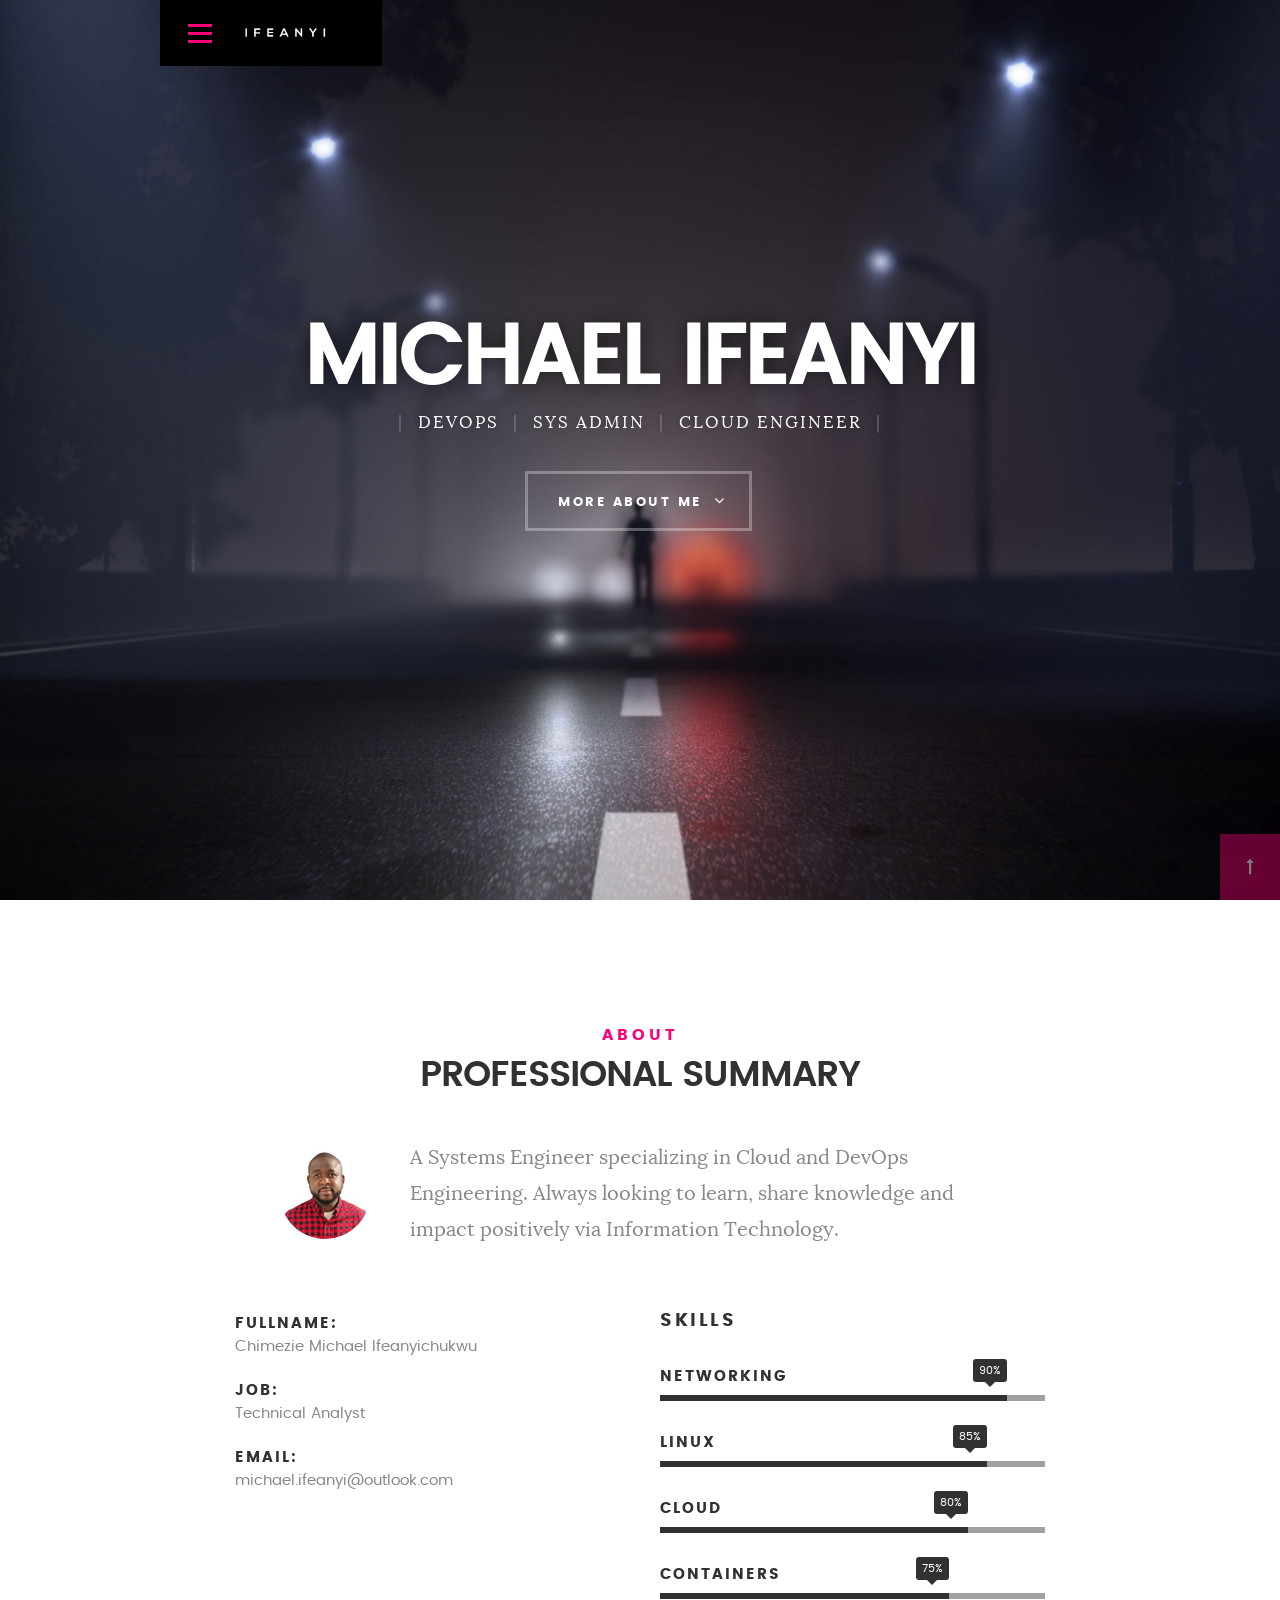
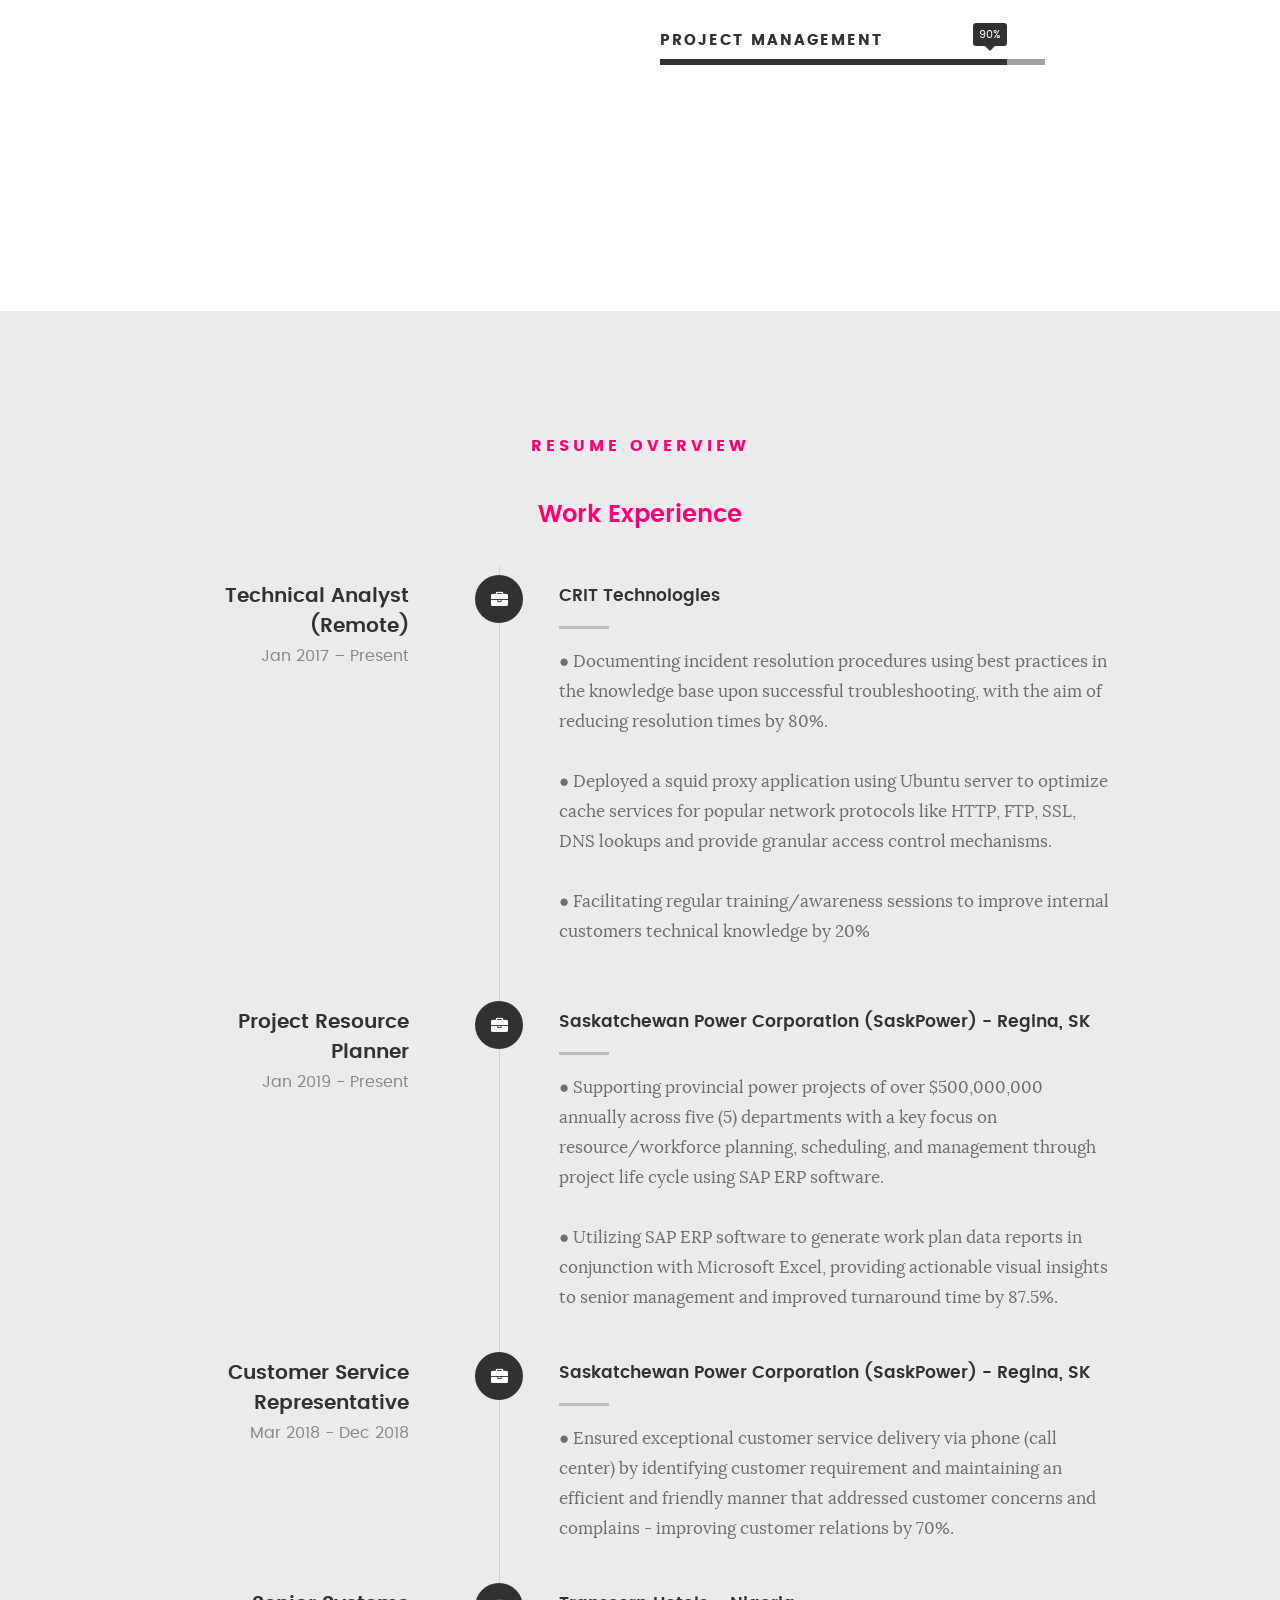
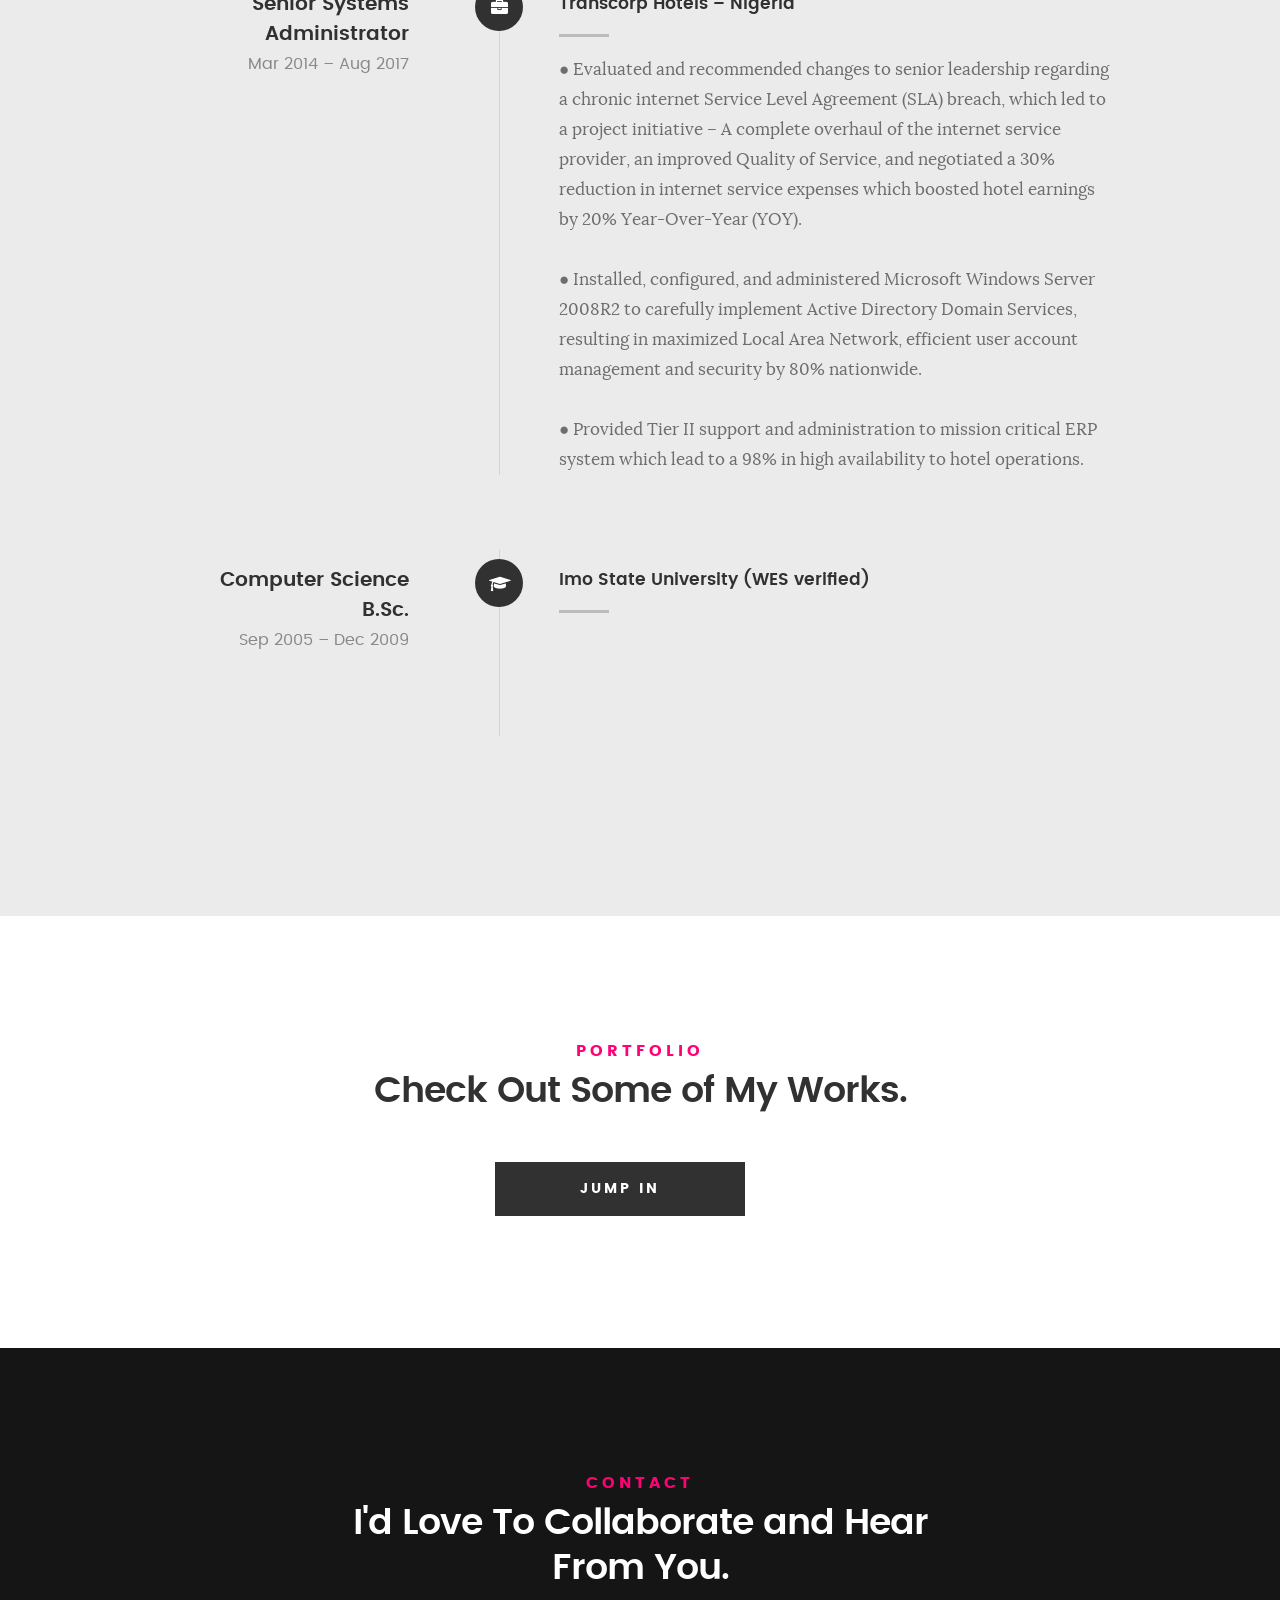
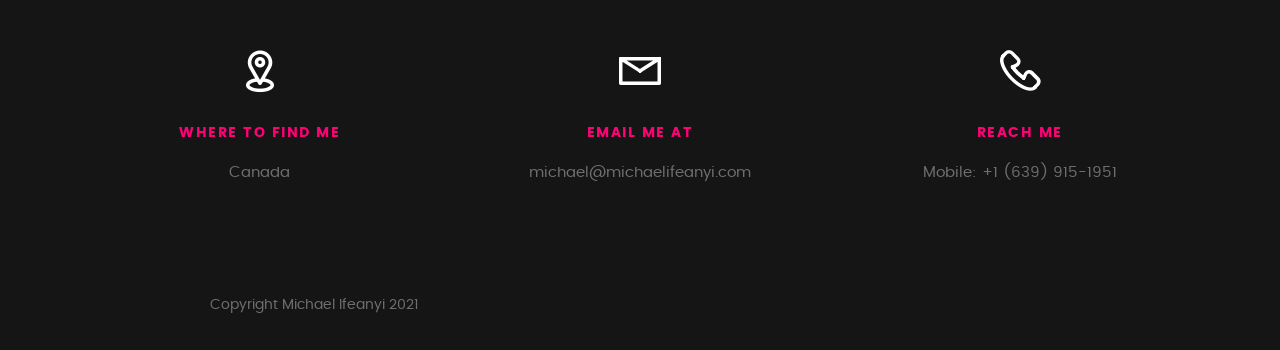
==== index.html @ 5a8d985a "structure update" ====
<!DOCTYPE html>
<!--[if IE 8 ]><html class="no-js oldie ie8" lang="en"> <![endif]-->
<!--[if IE 9 ]><html class="no-js oldie ie9" lang="en"> <![endif]-->
<!--[if (gte IE 9)|!(IE)]><!--><html class="no-js" lang="en"> <!--<![endif]-->
<head>

   <!--- basic page needs
   ================================================== -->
   <meta charset="utf-8">
	<title>MICHAEL</title>
	<meta name="description" content="">  
	<meta name="author" content="">

   <!-- mobile specific metas
   ================================================== -->
	<meta name="viewport" content="width=device-width, initial-scale=1, maximum-scale=1">

 	<!-- CSS
   ================================================== -->
   <link rel="stylesheet" href="css/base.css">  
   <link rel="stylesheet" href="css/main.css">
   <link rel="stylesheet" href="css/vendor.css">     

   <!-- script
   ================================================== -->   
	<script src="js/modernizr.js"></script>
	<script src="js/pace.min.js"></script>

   <!-- favicons
	================================================== -->
	<link rel="icon" type="image/png" href="favicon.png">

</head>

<body id="top">

	<!-- header 
   ================================================== -->
   <header>   	
   	<div class="row">

   		<div class="top-bar">
   			<a class="menu-toggle" href="#"><span>Menu</span></a>

	   		<div class="logo">
		         <a href="index.html">MICHAEL IFEANYI</a>
		      </div>		      

		   	<nav id="main-nav-wrap">
					<ul class="main-navigation">
						<li class="current"><a class="smoothscroll"  href="#intro" title="">Home</a></li>
						<li><a class="smoothscroll"  href="#about" title="">About</a></li>
						<li><a class="smoothscroll"  href="#resume" title="">Resume</a></li>
						<li><a class="smoothscroll"  href="#portfolio" title="">Projects</a></li>					
						<li><a class="smoothscroll"  href="#contact" title="">Contact</a></li>	
									
					</ul>
				</nav>    		
   		</div> <!-- /top-bar --> 
   		
   	</div> <!-- /row --> 		
   </header> <!-- /header -->

	<!-- intro section
   ================================================== -->
   <section id="intro">   

   	<div class="intro-overlay"></div>	

   	<div class="intro-content">
   		<div class="row">

   			<div class="col-twelve">

	   			
	   			<h1>MICHAEL IFEANYI</h1>

	   			<p class="intro-position">
	   				<span>DevOps</span>
					<span>Sys Admin</span>
	   				<span>Cloud Engineer</span> 
	   			</p>

	   			<a class="button stroke smoothscroll" href="#about" title="">More About Me</a>

	   		</div>  
   			
   		</div>   		 		
   	</div> <!-- /intro-content --> 

  <!-- /intro-social -->      	

   </section> <!-- /intro -->


   <!-- about section
   ================================================== -->
   <section id="about">  

   	<div class="row section-intro">
   		<div class="col-twelve">

   			<h5>About</h5>
   			<h1>PROFESSIONAL SUMMARY</h1>

   			<div class="intro-info">

   				<img src="images/profile-pic1.jpg" alt="Profile Picture">

   				<p class="lead">A Systems Engineer specializing in Cloud and DevOps Engineering. Always looking to learn, share knowledge and impact positively via Information Technology.</p>
   			</div>   			

   		</div>   		
   	</div> <!-- /section-intro -->

   	<div class="row about-content">

   		<div class="col-six tab-full">

   		

   			<ul class="info-list">
   				<li>
   					<strong>Fullname:</strong>
   					<span>Chimezie Michael Ifeanyichukwu</span>
   				</li>
   				
   				<li>
   					<strong>Job:</strong>
   					<span>Technical Analyst</span>
   				</li>
   				<li>
   					<strong>Email:</strong>
   					<span>michael.ifeanyi@outlook.com</span>
   				</li>

   			</ul> <!-- /info-list -->

   		</div>

   		<div class="col-six tab-full">

   			<h3>Skills</h3>

				<ul class="skill-bars">
				   <li>
				   	<div class="progress percent90"><span>90%</span></div>
				   	<strong>Networking</strong>
				   </li>
				   <li>
				   	<div class="progress percent85"><span>85%</span></div>
				   	<strong>Linux</strong>
				   </li>
				   <li>
				   	<div class="progress percent80"><span>80%</span></div>
				   	<strong>Cloud</strong>
				   </li>
				   <li>
				   	<div class="progress percent75"><span>75%</span></div>
				   	<strong>Containers </strong>
				   </li>
				   <li>

				   	<div class="progress percent90"><span>90%</span></div>
				   	<strong>Project Management </strong>
				   </li>
      
				</ul> <!-- /skill-bars -->		

   		</div>

   	</div>

   	

   </section> <!-- /process-->    


   <!-- resume Section
   ================================================== -->
	<section id="resume" class="grey-section">

		<div class="row section-intro">
   		<div class="col-twelve">

   			<h5>Resume Overview</h5>

   		</div>   		
   	</div> <!-- /section-intro--> 

   	<div class="row resume-timeline">

   		<div class="col-twelve resume-header">

   			<h2>Work Experience</h2>

   		</div> <!-- /resume-header -->

   		<div class="col-twelve">

   			<div class="timeline-wrap">
				
				<div class="timeline-block">

	   				<div class="timeline-ico">
	   					<i class="fa fa-briefcase"></i>
	   				</div>

	   				<div class="timeline-header">
	   					<h3>Technical Analyst (Remote)</h3>
	   					<p>Jan 2017 &ndash; Present</p>
   				  </div>

	   				<div class="timeline-content">
	   					<h4>CRIT Technologies</h4>
	   					<p>● Documenting incident resolution procedures using best practices in the knowledge base upon successful troubleshooting, with the aim of reducing resolution times by 80%.&nbsp; &nbsp;</p>
						<p>● Deployed a squid proxy application using Ubuntu server to optimize cache services for popular network protocols like HTTP, FTP, SSL, DNS lookups and provide granular access control mechanisms.&nbsp; &nbsp;</p>
						<p>● Facilitating regular training/awareness sessions to improve internal customers technical knowledge by 20% &nbsp; &nbsp;</p>
   				  </div>
					
					<div class="timeline-block"> </div> 
					<!-- /timeline-block -->

   			</div>

   				<div class="timeline-block">

	   				<div class="timeline-ico">
	   					<i class="fa fa-briefcase"></i>
	   				</div>
					

	   				<div class="timeline-header">
	   					<h3>Project Resource Planner</h3>
	   					<p>Jan 2019 - Present</p>
	   				</div>

	   				<div class="timeline-content">
	   					<h4>Saskatchewan Power Corporation (SaskPower) - Regina, SK</h4>
	   					<p>● Supporting provincial power projects of over $500,000,000 annually across five (5) departments with a key focus on resource/workforce planning, scheduling, and management through project life cycle using SAP ERP software.</p>
						<p>● Utilizing SAP ERP software to generate work plan data reports in conjunction with Microsoft Excel, providing actionable visual insights to senior management and improved turnaround time by 87.5%.</p>
	   				</div>

	   			</div> <!-- /timeline-block -->
				<div class="timeline-block">

	   				<div class="timeline-ico">
	   					<i class="fa fa-briefcase"></i>
	   				</div>

	   				<div class="timeline-header">
	   					<h3>Customer Service Representative</h3>
	   					<p>Mar 2018 - Dec 2018</p>
	   				</div>

	   				<div class="timeline-content">
	   					<h4>Saskatchewan Power Corporation (SaskPower) - Regina, SK</h4>
	   					<p>● Ensured exceptional customer service delivery via phone (call center) by identifying customer requirement and maintaining an efficient and friendly manner that addressed customer concerns and complains - improving customer relations by 70%.</p>
	   				</div>

	   			</div> <!-- /timeline-block -->

	   			<div class="timeline-block">

	   				<div class="timeline-ico">
	   					<i class="fa fa-briefcase"></i>
	   				</div>

	   				<div class="timeline-header">
	   					<h3>Senior Systems Administrator</h3>
	   					<p>Mar 2014 &ndash; Aug 2017</p>
	   				</div>

	   				<div class="timeline-content">
	   					<h4>Transcorp Hotels &ndash; Nigeria</h4>
	   					<p>● Evaluated and recommended changes to senior leadership regarding a chronic internet Service Level Agreement (SLA) breach, which led to a project initiative – A complete overhaul of the internet service provider, an improved Quality of Service, and negotiated a 30% reduction in internet service expenses which boosted hotel earnings by 20% Year-Over-Year (YOY).</p>
						<p>● Installed, configured, and administered Microsoft Windows Server 2008R2 to carefully implement Active Directory Domain Services, resulting in maximized Local Area Network, efficient user account management and security by 80% nationwide.</p>
						<p>● Provided Tier II support and administration to mission critical ERP system which lead to a 98% in high availability to hotel operations.</p>
	   				</div>

	   			</div> <!-- /timeline-block -->

	   			 <!-- /timeline-wrap -->   			

   		</div> <!-- /col-twelve -->
   		
   	</div> <!-- /resume-timeline -->
   	
   	<div class="col-twelve">



   			<div class="timeline-wrap">



   				<div class="timeline-block">



	   				<div class="timeline-ico">

	   					<i class="fa fa-graduation-cap"></i>

	   				</div>



	   				<div class="timeline-header">

	   					<h3>Computer Science B.Sc.</h3>

	   					<p>Sep 2005 &ndash; Dec 2009</p>

	   				</div>



	   				<div class="timeline-content">

	   					<h4>Imo State University (WES verified)</h4>

	   					<p>&nbsp;&nbsp;&nbsp;&nbsp;&nbsp;&nbsp;&nbsp;&nbsp;&nbsp;&nbsp;&nbsp;&nbsp;&nbsp;&nbsp;&nbsp;&nbsp;&nbsp;&nbsp;&nbsp;&nbsp;&nbsp;&nbsp;&nbsp;&nbsp;&nbsp;&nbsp;&nbsp;&nbsp;&nbsp;&nbsp;&nbsp;&nbsp;&nbsp;&nbsp;&nbsp;&nbsp;&nbsp;&nbsp;&nbsp;&nbsp;&nbsp;&nbsp;&nbsp;&nbsp;&nbsp;&nbsp;&nbsp;&nbsp;&nbsp;&nbsp;&nbsp;&nbsp;&nbsp;&nbsp;&nbsp;&nbsp;&nbsp;&nbsp;&nbsp;&nbsp;&nbsp;&nbsp;&nbsp;&nbsp;&nbsp;&nbsp;&nbsp;&nbsp;&nbsp;&nbsp;&nbsp;&nbsp;&nbsp;&nbsp;&nbsp;&nbsp;&nbsp;&nbsp;&nbsp;&nbsp;&nbsp;&nbsp;&nbsp;&nbsp;&nbsp;&nbsp;&nbsp;&nbsp;&nbsp;&nbsp;&nbsp;&nbsp;&nbsp;&nbsp;&nbsp;&nbsp;&nbsp;&nbsp;&nbsp;&nbsp;&nbsp;&nbsp;&nbsp;&nbsp;&nbsp;&nbsp;&nbsp;&nbsp;&nbsp;&nbsp;&nbsp;&nbsp;&nbsp;&nbsp;&nbsp;&nbsp;&nbsp;&nbsp;&nbsp;&nbsp;&nbsp;&nbsp;&nbsp;&nbsp;&nbsp;&nbsp;&nbsp;&nbsp;&nbsp;&nbsp;&nbsp;&nbsp;&nbsp;&nbsp;&nbsp;&nbsp;&nbsp;&nbsp;&nbsp;&nbsp;&nbsp;&nbsp;&nbsp;&nbsp;&nbsp;&nbsp;&nbsp;&nbsp;&nbsp;&nbsp;&nbsp;&nbsp;&nbsp;&nbsp;&nbsp;&nbsp;&nbsp;&nbsp;&nbsp;&nbsp;&nbsp;&nbsp;&nbsp;&nbsp;&nbsp;&nbsp;&nbsp;&nbsp;&nbsp;&nbsp;&nbsp;&nbsp;&nbsp;&nbsp;&nbsp;&nbsp;&nbsp;&nbsp;&nbsp;&nbsp;&nbsp;&nbsp;&nbsp;&nbsp;&nbsp;&nbsp;&nbsp;&nbsp;&nbsp;&nbsp;&nbsp;&nbsp;&nbsp;&nbsp;&nbsp;&nbsp;&nbsp;&nbsp;&nbsp;&nbsp;&nbsp;&nbsp;&nbsp;&nbsp;&nbsp;&nbsp;&nbsp;&nbsp;&nbsp;&nbsp;&nbsp;&nbsp;&nbsp;&nbsp;&nbsp;&nbsp;&nbsp;&nbsp;&nbsp;&nbsp;&nbsp;&nbsp;&nbsp;&nbsp;&nbsp;&nbsp;&nbsp;&nbsp;&nbsp;&nbsp;&nbsp;&nbsp;&nbsp;&nbsp;&nbsp;&nbsp;&nbsp;&nbsp;&nbsp;&nbsp;&nbsp;&nbsp;&nbsp;&nbsp;&nbsp;&nbsp;&nbsp;&nbsp;&nbsp;&nbsp;&nbsp;&nbsp;&nbsp;&nbsp;&nbsp;</p>

	   				</div>



	   			</div> <!-- /timeline-block -->



	   			<div class="timeline-block">



	   				<!-- <div class="timeline-ico">

	   					<i class="fa fa-graduation-cap"></i>

	   				</div>
 -->


	   				<!-- <div class="timeline-header">

	   					<h3>Bachelor Degree (COMPUTER SCIENCE)</h3>

	   					<p>SEP 2005 &ndash; DEC 2009</p>

	   				</div>



	   				<div class="timeline-content">

	   					<h4>Imo State University</h4>

	   					<p></p>

	   				</div> -->



	   			</div> <!-- /timeline-block -->







   			</div> <!-- /timeline-wrap -->   			



   		</div> <!-- /col-twelve -->

   		

   	</div> <!-- /resume-timeline -->
		
	</section> <!-- /features -->


	<!-- Portfolio Section
   ================================================== -->
	<section id="portfolio">

		<div class="row section-intro">
   		<div class="col-twelve">

   			<h5>Portfolio</h5>
   			<h1>Check Out Some of My Works.</h1>


   		</div>   		
   	</div> <!-- /section-intro--> 

   	<div class="row portfolio-content"> <!-- /twelve -->   

   	</div> <!-- /portfolio-content --> 
		<div class="row button-section">
   		<div class="col-twelve">
   			<a href="https://miifeanyi.github.io/michael.github.io/" title="Portfolio" class="button button-primary">Jump In</a>	
   		</div>   		
   	</div>
	</section> <!-- /portfolio --> 


	<!-- CTA Section
   ================================================== -->
	
	<!-- services Section
   ================================================== -->
	
	<!-- stats Section
   ================================================== -->
	
   <!-- contact
   ================================================== -->
	<section id="contact">

		<div class="row section-intro">
   		<div class="col-twelve">

		  <h5>Contact</h5>
   			<h1>I'd Love To Collaborate and Hear From You.</h1>

   			

   		</div> 
   	</div> <!-- /section-intro -->

   	 <!-- /contact-form -->

   	<div class="row contact-info">

   		<div class="col-four tab-full">

   			<div class="icon">
   				<i class="icon-pin"></i>
   			</div>

   			<h5>Where to find me</h5>

   			<p>
            Canada<br>
            
            </p>

   		</div>

   		<div class="col-four tab-full collapse">

   			<div class="icon">
   				<i class="icon-mail"></i>
   			</div>

   			<h5>Email Me At</h5>

   			<p>michael@michaelifeanyi.com<br>		     
			   </p>

   		</div>

   		<div class="col-four tab-full">

   			<div class="icon">
   				<i class="icon-phone"></i>
   			</div>

   			<h5>Reach Me</h5>

   			<p>Mobile: +1 (639) 915-1951
			   </p>

   		</div>
   		
   	</div> <!-- /contact-info -->
		
	</section> <!-- /contact -->


   <!-- footer
   ================================================== -->

   <footer>
     	<div class="row">

     		

      	<div class="col-six tab-full">
	      	<div class="copyright">
		        	<span>Copyright Michael Ifeanyi 2021</span> 
		        	         	
		         </div>		                  
	      	</div>

	      	<div id="go-top">
		         <a class="smoothscroll" title="Back to Top" href="#top"><i class="fa fa-long-arrow-up"></i></a>
		      </div>

      	</div> <!-- /row -->     	
   </footer>  

   <div id="preloader"> 
    	<div id="loader"></div>
   </div> 

   <!-- Java Script
   ================================================== --> 
   <script src="js/jquery-2.1.3.min.js"></script>
   <script src="js/plugins.js"></script>
   <script src="js/main.js"></script>

</body>

</html>
---- css/base.css ----
/**
 * =================================================================== 
 *
 *  Leo v1.0 Base Stylesheet
 * 
 *  ------------------------------------------------------------------
 *  TOC:
 *  01. reset
 *  02. basic/base setup styles
 *  03. grid
 *  04. MISC
 *
 * =================================================================== 
 */

/** 
 * ===================================================================
 * 01. reset - normalize.css v3.0.2 | MIT License | git.io/normalize
 *
 * ------------------------------------------------------------------- 
 */
html {
	font-family: sans-serif;
	-ms-text-size-adjust: 100%;
	-webkit-text-size-adjust: 100%;
}

body {
	margin: 0;
}

article,
aside,
details,
figcaption,
figure,
footer,
header,
hgroup,
main,
menu,
nav,
section,
summary {
	display: block;
}

audio,
canvas,
progress,
video {
	display: inline-block;
	vertical-align: baseline;
}

audio:not([controls]) {
	display: none;
	height: 0;
}

[hidden],
template {
	display: none;
}

a {
	background: transparent;
}

a:active,
a:hover {
	outline: 0;
}

abbr[title] {
	border-bottom: 1px dotted;
}

b,
strong {
	font-weight: bold;
}

dfn {
	font-style: italic;
}

h1 {
	font-size: 2em;
	margin: 0.67em 0;
}

mark {
	background: #ff0;
	color: #000;
}

small {
	font-size: 80%;
}

sub,
sup {
	font-size: 75%;
	line-height: 0;
	position: relative;
	vertical-align: baseline;
}

sup {
	top: -0.5em;
}

sub {
	bottom: -0.25em;
}

img {
	border: 0;
}

svg:not(:root) {
	overflow: hidden;
}

figure {
	margin: 1em 40px;
}

hr {
	-moz-box-sizing: content-box;
	box-sizing: content-box;
	height: 0;
}

pre {
	overflow: auto;
}

code,
kbd,
pre,
samp {
	font-family: monospace, monospace;
	font-size: 1em;
}

button,
input,
optgroup,
select,
textarea {
	color: inherit;
	font: inherit;
	margin: 0;
}

button {
	overflow: visible;
}

button,
select {
	text-transform: none;
}

button,
html input[type="button"],
input[type="reset"],
input[type="submit"] {
	-webkit-appearance: button;
	cursor: pointer;
}

button[disabled],
html input[disabled] {
	cursor: default;
}

button::-moz-focus-inner,
input::-moz-focus-inner {
	border: 0;
	padding: 0;
}

input {
	line-height: normal;
}

input[type="checkbox"],
input[type="radio"] {
	box-sizing: border-box;
	padding: 0;
}

input[type="number"]::-webkit-inner-spin-button,
input[type="number"]::-webkit-outer-spin-button {
	height: auto;
}

input[type="search"] {
	-webkit-appearance: textfield;
	-moz-box-sizing: content-box;
	-webkit-box-sizing: content-box;
	box-sizing: content-box;
}

input[type="search"]::-webkit-search-cancel-button,
input[type="search"]::-webkit-search-decoration {
	-webkit-appearance: none;
}

fieldset {
	border: 1px solid #c0c0c0;
	margin: 0 2px;
	padding: 0.35em 0.625em 0.75em;
}

legend {
	border: 0;
	padding: 0;
}

textarea {
	overflow: auto;
}

optgroup {
	font-weight: bold;
}

table {
	border-collapse: collapse;
	border-spacing: 0;
}

td,
th {
	padding: 0;
}

/** 
 * ===================================================================
 * 02. basic/base setup styles - (_basic.scss)
 *
 * ------------------------------------------------------------------- 
 */
html {
	font-size: 62.5%;
	box-sizing: border-box;
}

*,
*::before,
*::after {
	box-sizing: inherit;
}

body {
	font-weight: normal;
	line-height: 1;
	text-rendering: optimizeLegibility;
	word-wrap: break-word;
	-webkit-overflow-scrolling: touch;
	-webkit-text-size-adjust: none;
}

body,
input,
button {
	-moz-osx-font-smoothing: grayscale;
	-webkit-font-smoothing: antialiased;
}

/**
 * Media - (_basic.scss)
 * ------------------------------------------------------------------- 
 */
img,
video {
	max-width: 100%;
	height: auto;
}

/**
 * Typography resets - (_basic.scss)
 * ------------------------------------------------------------------- 
 */
div,
dl,
dt,
dd,
ul,
ol,
li,
h1,
h2,
h3,
h4,
h5,
h6,
pre,
form,
p,
blockquote,
th,
td {
	margin: 0;
	padding: 0;
}

h1,
h2,
h3,
h4,
h5,
h6 {
	-webkit-font-variant-ligatures: common-ligatures;
	-moz-font-variant-ligatures: common-ligatures;
	font-variant-ligatures: common-ligatures;
	text-rendering: optimizeLegibility;
}

em,
i {
	font-style: italic;
	line-height: inherit;
}

strong,
b {
	font-weight: bold;
	line-height: inherit;
}

small {
	font-size: 60%;
	line-height: inherit;
}

ol,
ul {
	list-style: none;
}

li {
	display: block;
}

/**
 * links - (_basic.scss)
 * ------------------------------------------------------------------- 
 */
a {
	text-decoration: none;
	line-height: inherit;
}

a img {
	border: none;
}

/**
 * inputs - (_basic.scss)
 * ------------------------------------------------------------------- 
 */
fieldset {
	margin: 0;
	padding: 0;
}

input[type="email"],
input[type="number"],
input[type="search"],
input[type="text"],
input[type="tel"],
input[type="url"],
input[type="password"],
textarea {
	-webkit-appearance: none;
	-moz-appearance: none;
	-ms-appearance: none;
	-o-appearance: none;
	appearance: none;
}

/** 
 * ===================================================================
 * 03. grid - (_grid.scss)
 *
 * ------------------------------------------------------------------- 
 */
.row {
	width: 94%;
	max-width: 1140px;
	margin: 0 auto;
}

.row:before,
.row:after {
	content: "";
	display: table;
}

.row:after {
	clear: both;
}

.row .row {
	width: auto;
	max-width: none;
	margin-left: -20px;
	margin-right: -20px;
}

[class*="col-"],
.bgrid {
	float: left;
}

[class*="col-"] + [class*="col-"].end {
	float: right;
}

[class*="col-"] {
	padding: 0 20px;
}

.col-one {
	width: 8.33333%;
}

.col-two,
.col-1-6 {
	width: 16.66667%;
}

.col-three,
.col-1-4 {
	width: 25%;
}

.col-four,
.col-1-3 {
	width: 33.33333%;
}

.col-five {
	width: 41.66667%;
}

.col-six,
.col-1-2 {
	width: 50%;
}

.col-seven {
	width: 58.33333%;
}

.col-eight,
.col-2-3 {
	width: 66.66667%;
}

.col-nine,
.col-3-4 {
	width: 75%;
}

.col-ten,
.col-5-6 {
	width: 83.33333%;
}

.col-eleven {
	width: 91.66667%;
}

.col-twelve,
.col-full {
	width: 100%;
}

/**
 * small screens - (_grid.scss)
 * --------------------------------------------------------------- 
 */
@media screen and (max-width:1024px) {
	.row .row {
		margin-left: -18px;
		margin-right: -18px;
	}

	[class*="col-"] {
		padding: 0 18px;
	}

}

/**
 * tablets - (_grid.scss)
 * --------------------------------------------------------------- 
 */
@media screen and (max-width:768px) {
	.row {
		width: auto;
		padding-left: 30px;
		padding-right: 30px;
	}

	.row .row {
		padding-left: 0;
		padding-right: 0;
		margin-left: -15px;
		margin-right: -15px;
	}

	[class*="col-"] {
		padding: 0 15px;
	}

	.tab-1-4 {
		width: 25%;
	}

	.tab-1-3 {
		width: 33.33333%;
	}

	.tab-1-2 {
		width: 50%;
	}

	.tab-2-3 {
		width: 66.66667%;
	}

	.tab-3-4 {
		width: 75%;
	}

	.tab-full {
		width: 100%;
	}

}

/**
 * large mobile devices - (_grid.scss)
 * --------------------------------------------------------------- 
 */
@media screen and (max-width:600px) {
	.row {
		padding-left: 25px;
		padding-right: 25px;
	}

	.row .row {
		margin-left: -10px;
		margin-right: -10px;
	}

	[class*="col-"] {
		padding: 0 10px;
	}

	.mob-1-4 {
		width: 25%;
	}

	.mob-1-2 {
		width: 50%;
	}

	.mob-3-4 {
		width: 75%;
	}

	.mob-full {
		width: 100%;
	}

}

/**
 * small mobile devices - (_grid.scss)
 * --------------------------------------------------------------- 
 */
@media screen and (max-width:400px) {
	.row .row {
		padding-left: 0;
		padding-right: 0;
		margin-left: 0;
		margin-right: 0;
	}

	[class*="col-"] {
		width: 100% !important;
		float: none !important;
		clear: both !important;
		margin-left: 0;
		margin-right: 0;
		padding: 0;
	}

	[class*="col-"] + [class*="col-"].end {
		float: none;
	}

}

/** 
 * ===================================================================
 * block grids - (_grid.scss)
 *
 * ------------------------------------------------------------------- 
 */
[class*="block-"]:before,
[class*="block-"]:after {
	content: "";
	display: table;
}

[class*="block-"]:after {
	clear: both;
}

.block-1-6 .bgrid {
	width: 16.66667%;
}

.block-1-4 .bgrid {
	width: 25%;
}

.block-1-3 .bgrid {
	width: 33.33333%;
}

.block-1-2 .bgrid {
	width: 50%;
}

/**
 * Clearing for block grid columns. Allow columns with 
 * different heights to align properly.
 */
.block-1-6 .bgrid:nth-child(6n+1),
.block-1-4 .bgrid:nth-child(4n+1),
.block-1-3 .bgrid:nth-child(3n+1),
.block-1-2 .bgrid:nth-child(2n+1) {
	clear: both;
}

/**
 * small screens - (_grid.scss)
 * --------------------------------------------------------------- 
 */
@media screen and (max-width:1024px) {
	.block-s-1-6 .bgrid {
		width: 16.66667%;
	}

	.block-s-1-4 .bgrid {
		width: 25%;
	}

	.block-s-1-3 .bgrid {
		width: 33.33333%;
	}

	.block-s-1-2 .bgrid {
		width: 50%;
	}

	.block-s-full .bgrid {
		width: 100%;
		clear: both;
	}

	[class*="block-s-"] .bgrid:nth-child(n) {
		clear: none;
	}

	.block-s-1-6 .bgrid:nth-child(6n+1),
	.block-s-1-4 .bgrid:nth-child(4n+1),
	.block-s-1-3 .bgrid:nth-child(3n+1),
	.block-s-1-2 .bgrid:nth-child(2n+1) {
		clear: both;
	}

}

/**
 * tablets - (_grid.scss)
 * --------------------------------------------------------------- 
 */
@media screen and (max-width:768px) {
	.block-tab-1-6 .bgrid {
		width: 16.66667%;
	}

	.block-tab-1-4 .bgrid {
		width: 25%;
	}

	.block-tab-1-3 .bgrid {
		width: 33.33333%;
	}

	.block-tab-1-2 .bgrid {
		width: 50%;
	}

	.block-tab-full .bgrid {
		width: 100%;
		clear: both;
	}

	[class*="block-tab-"] .bgrid:nth-child(n) {
		clear: none;
	}

	.block-tab-1-6 .bgrid:nth-child(6n+1),
	.block-tab-1-4 .bgrid:nth-child(4n+1),
	.block-tab-1-3 .bgrid:nth-child(3n+1),
	.block-tab-1-2 .bgrid:nth-child(2n+1) {
		clear: both;
	}

}

/**
 * large mobile devices - (_grid.scss)
 * --------------------------------------------------------------- 
 */
@media screen and (max-width:600px) {
	.block-mob-1-6 .bgrid {
		width: 16.66667%;
	}

	.block-mob-1-4 .bgrid {
		width: 25%;
	}

	.block-mob-1-3 .bgrid {
		width: 33.33333%;
	}

	.block-mob-1-2 .bgrid {
		width: 50%;
	}

	.block-mob-full .bgrid {
		width: 100%;
		clear: both;
	}

	[class*="block-mob-"] .bgrid:nth-child(n) {
		clear: none;
	}

	.block-mob-1-6 .bgrid:nth-child(6n+1),
	.block-mob-1-4 .bgrid:nth-child(4n+1),
	.block-mob-1-3 .bgrid:nth-child(3n+1),
	.block-mob-1-2 .bgrid:nth-child(2n+1) {
		clear: both;
	}

}

/**
 * stack on small mobile devices - (_grid.scss)
 * --------------------------------------------------------------- 
 */
@media screen and (max-width:400px) {
	.stack .bgrid {
		width: 100% !important;
		float: none !important;
		clear: both !important;
		margin-left: 0;
		margin-right: 0;
	}

}

/** 
 * ===================================================================
 * 04. MISC  - (_grid.scss)
 *
 * ------------------------------------------------------------------- 
 */

/**
 * Clearing - (http://nicolasgallagher.com/micro-clearfix-hack/
 */
.group:before,
.group:after {
	content: "";
	display: table;
}

.group:after {
	clear: both;
}

/**
 * Misc Helper Styles 
 */
.hide {
	display: none;
}

.invisible {
	visibility: hidden;
}

.antialiased {
	-webkit-font-smoothing: antialiased;
	-moz-osx-font-smoothing: grayscale;
}

.remove-bottom {
	margin-bottom: 0;
}

.half-bottom {
	margin-bottom: 1.5rem !important;
}

.add-bottom {
	margin-bottom: 3rem !important;
}

.no-border {
	border: none;
}

.full-width {
	width: 100%;
}

.text-center {
	text-align: center;
}

.text-left {
	text-align: left;
}

.text-right {
	text-align: right;
}

.pull-left {
	float: left;
}

.pull-right {
	float: right;
}

.align-center {
	margin-left: auto;
	margin-right: auto;
	text-align: center;
}

/*# sourceMappingURL=base.css.map */
---- css/main.css ----
/**
 * =================================================================== 
 *
 *  Leo v1.0 Main Stylesheet
 *  
 *  ------------------------------------------------------------------
 *  TOC:
 *  01. webfonts and iconfonts
 *  02. base style overrides
 *  03. typography & general theme styles
 *  04. preloader
 *  05. forms
 *  06. buttons 
 *  07. other components
 *  08. common styles
 *  09. header styles
 *  10. intro
 *  11. about
 *  12. resume
 *  13. portfolio
 *  14. call-to-action section
 *  15. services
 *  16. stats
 *  17. contact
 *  18. footer
 *
 * =================================================================== 
 */


/** 
 * ===================================================================
 * 01. webfonts and iconfonts - (_document-setup.scss)
 *
 * ------------------------------------------------------------------- 
 */
@import url("fonts.css");
@import url("font-awesome/css/font-awesome.min.css");
@import url("micons/micons.css");


/** 
 * ===================================================================
 * 02. base style overrides - (_document-setup.scss)
 *
 * ------------------------------------------------------------------- 
 */
html {
	font-size: 10px;
}

@media only screen and (max-width:1024px) {
	html {
		font-size: 9.411764705882353px;
	}
}
@media only screen and (max-width:768px) {
	html {
		font-size: 10px;
	}
}
@media only screen and (max-width:400px) {
	html {
		font-size: 9.411764705882353px;
	}
}

html, body {
	height: 100%;
}
body {
	background: #151515;
	font-family: "lora-regular", serif;
	font-size: 1.7rem;
	line-height: 3rem;
	color: #6e6e6e;
}

/**
 * links - (_document-setup.scss)
 * -------------------------------------------------------------------
 */
a, a:visited {
	color: #000000;
	-moz-transition: all 0.3s ease-in-out;
	-o-transition: all 0.3s ease-in-out;
	-webkit-transition: all 0.3s ease-in-out;
	-ms-transition: all 0.3s ease-in-out;
	transition: all 0.3s ease-in-out;
}
a:hover, a:focus, a:active {
	color: #FF0077;
	outline: 0;
}

/** 
 * ===================================================================
 * 03. typography & general theme styles - (_document-setup.scss)
 *
 * ------------------------------------------------------------------- 
 */
h1, h2, h3, h4, h5, h6, .h01, .h02, .h03, .h04, .h05, .h06 {
	font-family: "poppins-semibold", sans-serif;
	color: #313131;
	font-style: normal;
	text-rendering: optimizeLegibility;
	margin-bottom: 2.1rem;
}
h3, .h03, h4, .h04 {
	margin-bottom: 1.8rem;
}
h5, .h05, h6, .h06 {
	font-family: "poppins-bold";
	margin-bottom: 1.2rem;
}
h1, .h01 {
	font-size: 3.1rem;
	line-height: 1.355;
	letter-spacing: -.1rem;
}
@media only screen and (max-width:600px) {
	h1, .h01 {
		font-size: 2.6rem;
		letter-spacing: -.07rem;
	}
}
h2, .h02 {
	font-size: 2.4rem;
	line-height: 1.25;
}
h3, .h03 {
	font-size: 2rem;
	line-height: 1.5;
}
h4, .h04 {
	font-size: 1.7rem;
	line-height: 1.765;
}
h5, .h05 {
	font-size: 1.4rem;
	line-height: 1.714;
	text-transform: uppercase;
	letter-spacing: .15rem;
}
h6, .h06 {
	font-size: 1.3rem;
	line-height: 1.846;
	text-transform: uppercase;
	letter-spacing: .15rem;
}
p img {
	margin: 0;
}
p.lead {
	font-family: "lora-regular", serif;
	text-align: justify;
	font-size: 2rem;
	line-height: 1.8;
	color: #888888;
	
    
	
}
@media only screen and (max-width:768px) {
	p.lead {
		font-size: 1.7rem;
	}
}
em, i, strong, b {
	font-size: 1.7rem;
	line-height: 3rem;
	font-style: normal;
	font-weight: normal;
}
em, i {
	font-family: "lora-italic", serif;
}
strong, b {
	font-family: "lora-bold", serif;
}
small {
	font-size: 1.2rem;
	line-height: inherit;
}
blockquote {
	margin: 3rem 0;
	padding-left: 4rem;
	position: relative;
}
blockquote:before {
	content: "\201C";
	font-size: 8rem;
	line-height: 0px;
	margin: 0;
	color: #313131;
	font-family: arial, sans-serif;
	position: absolute;
	top: 3rem;
	left: 0;
}
blockquote p {
	font-family: georgia, serif;
	font-style: italic;
	padding: 0;
	font-size: 1.9rem;
	line-height: 1.737;
}
blockquote cite {
	display: block;
	font-size: 1.3rem;
	font-style: normal;
	line-height: 1.616;
}
blockquote cite:before {
	content: "\2014 \0020";
}
blockquote cite a, blockquote cite a:visited {
	color: #888888;
	border: none;
}
abbr {
	font-family: "poppins-bold", serif;
	font-variant: small-caps;
	text-transform: lowercase;
	letter-spacing: .05rem;
	color: #888888;
}
var, kbd, samp, code, pre {
	font-family: Consolas, "Andale Mono", Courier, "Courier New", monospace;
}
pre {
	padding: 2.4rem 3rem 3rem;
	background: #F1F1F1;
}
code {
	font-size: 1.4rem;
	margin: 0 .2rem;
	padding: .3rem .6rem;
	white-space: nowrap;
	background: #F1F1F1;
	border: 1px solid #E1E1E1;
	border-radius: 3px;
}
pre > code {
	display: block;
	white-space: pre;
	line-height: 2;
	padding: 0;
	margin: 0;
}
pre.prettyprint > code {
	border: none;
}
del {
	text-decoration: line-through;
}
abbr[title], dfn[title] {
	border-bottom: 1px dotted;
	cursor: help;
}
mark {
	background: #FFF49B;
	color: #000;
}
hr {
	border: solid #d2d2d2;
	border-width: 1px 0 0;
	clear: both;
	margin: 2.4rem 0 1.5rem;
	height: 0;
}

/**
 * Lists - (_document-setup.scss)  
 * -------------------------------------------------------------------
 */
ol {
	list-style: decimal;
}
ul {
	list-style: disc;
}
li {
	display: list-item;
}
ol, ul {
	margin-left: 1.7rem;
}
ul li {
	padding-left: .4rem;
}
ul ul, ul ol, ol ol, ol ul {
	margin: .6rem 0 .6rem 1.7rem;
}
ul.disc li {
	display: list-item;
	list-style: none;
	padding: 0 0 0 .8rem;
	position: relative;
}
ul.disc li::before {
	content: "";
	display: inline-block;
	width: 8px;
	height: 8px;
	border-radius: 50%;
	background: #FF0077;
	position: absolute;
	left: -17px;
	top: 11px;
	vertical-align: middle;
}
dt {
	margin: 0;
	color: #FF0077;
}
dd {
	margin: 0 0 0 2rem;
}

/**
 * tables - (_document-setup.scss)  
 * -------------------------------------------------------------------
 */
table {
	border-width: 0;
	width: 100%;
	max-width: 100%;
	font-family: "lora-regular", sans-serif;
}
th, td {
	padding: 1.5rem 3rem;
	text-align: left;
	border-bottom: 1px solid #E8E8E8;
}
th {
	color: #313131;
	font-family: "poppins-bold", sans-serif;
}
td {
	line-height: 1.5;
}
th:first-child, td:first-child {
	padding-left: 0;
}
th:last-child, td:last-child {
	padding-right: 0;
}
.table-responsive {
	overflow-x: auto;
	-webkit-overflow-scrolling: touch;
}

/**
 * Spacing - (_document-setup.scss)  
 * -------------------------------------------------------------------
 */
button, .button {
	margin-bottom: 1.2;
}
fieldset {
	margin-bottom: 1.5rem;
}
input,
textarea,
select,
pre,
blockquote,
figure,
table,
p,
ul,
ol,
dl,
form,
.fluid-video-wrapper,
.ss-custom-select {
	margin-bottom: 3rem;
}

/**
 * floated image - (_document-setup.scss)  
 * -------------------------------------------------------------------
 */
img.pull-right {
	margin: .9rem 0 0 2.4rem;
}
img.pull-left {
	margin: .9rem 2.4rem 0 0;
}

/**
 * block grid paddings - (_document-setup.scss) 
 * -------------------------------------------------------------------
 */
.bgrid {
	padding: 0 20px;
}
@media only screen and (max-width:1024px) {
	.bgrid {
		padding: 0 18px;
	}
}
@media only screen and (max-width:768px) {
	.bgrid {
		padding: 0 15px;
	}
}
@media only screen and (max-width:600px) {
	.bgrid {
		padding: 0 10px;
	}
}
@media only screen and (max-width:400px) {
	.bgrid {
		padding: 0;
	}
}

/**
 * pace.js styles - minimal  - (_document-setup.scss)
 * -------------------------------------------------------------------
 */
.pace {
	-webkit-pointer-events: none;
	pointer-events: none;
	-webkit-user-select: none;
	-moz-user-select: none;
	user-select: none;
}
.pace-inactive {
	display: none;
}
.pace .pace-progress {
	background: #FF0077;
	position: fixed;
	z-index: 900;
	top: 0;
	right: 100%;
	width: 100%;
	height: 6px;
}

/** 
 * ===================================================================
 * 04. preloader - (_preloader-1.scss)
 *
 * ------------------------------------------------------------------- 
 */
#preloader {
	position: fixed;
	top: 0;
	left: 0;
	right: 0;
	bottom: 0;
	background: #151515;
	z-index: 800;
	height: 100%;
	width: 100%;
}
.no-js #preloader, .oldie #preloader {
	display: none;
}
#loader {
	position: absolute;
	left: 50%;
	top: 50%;
	width: 60px;
	height: 60px;
	margin: -30px 0 0 -30px;
	padding: 0;
}
#loader:before {
	content: "";
	border-top: 11px solid rgba(255, 255, 255, 0.1);
	border-right: 11px solid rgba(255, 255, 255, 0.1);
	border-bottom: 11px solid rgba(255, 255, 255, 0.1);
	border-left: 11px solid #FF0077;
	-webkit-animation: load 1.1s infinite linear;
	animation: load 1.1s infinite linear;
	display: block;
	border-radius: 50%;
	width: 60px;
	height: 60px;
}
@-webkit-keyframes load {
	0% {
		-webkit-transform: rotate(0deg);
		transform: rotate(0deg);
	}
	100% {
		-webkit-transform: rotate(360deg);
		transform: rotate(360deg);
	}
}
@keyframes load {
	0% {
		-webkit-transform: rotate(0deg);
		transform: rotate(0deg);
	}
	100% {
		-webkit-transform: rotate(360deg);
		transform: rotate(360deg);
	}
}

/** 
 * ===================================================================
 * 05. forms - (_forms.scss)
 *
 * ------------------------------------------------------------------- 
 */
fieldset {
	border: none;
}
input[type="email"],
input[type="number"],
input[type="search"],
input[type="text"],
input[type="tel"],
input[type="url"],
input[type="password"],
textarea,
select {
	display: block;
	height: 6rem;
	padding: 1.5rem 0;
	border: 0;
	outline: none;
	vertical-align: middle;
	color: #313131;
	font-family: "poppins-regular", sans-serif;
	font-size: 1.5rem;
	line-height: 3rem;
	max-width: 100%;
	background: transparent;
	border-bottom: 1px solid rgba(0, 0, 0, 0.3);
	-moz-transition: all 0.3s ease-in-out;
	-o-transition: all 0.3s ease-in-out;
	-webkit-transition: all 0.3s ease-in-out;
	-ms-transition: all 0.3s ease-in-out;
	transition: all 0.3s ease-in-out;
}
.ss-custom-select {
	position: relative;
	padding: 0;
}
.ss-custom-select select {
	-webkit-appearance: none;
	-moz-appearance: none;
	-ms-appearance: none;
	-o-appearance: none;
	appearance: none;
	text-indent: 0.01px;
	text-overflow: '';
	margin: 0;
	line-height: 3rem;
	vertical-align: middle;
}
.ss-custom-select select option {
	padding-left: 2rem;
	padding-right: 2rem;
}
.ss-custom-select select::-ms-expand {
	display: none;
}
.ss-custom-select::after {
	content: '\f0d7';
	font-family: 'FontAwesome';
	position: absolute;
	top: 50%;
	right: 1.5rem;
	margin-top: -10px;
	bottom: auto;
	width: 20px;
	height: 20px;
	line-height: 20px;
	font-size: 18px;
	text-align: center;
	pointer-events: none;
	color: #252525;
}

/* IE9 and below */
.oldie .ss-custom-select::after {
	display: none;
}
textarea {
	min-height: 25rem;
}
input[type="email"]:focus,
input[type="number"]:focus,
input[type="search"]:focus,
input[type="text"]:focus,
input[type="tel"]:focus,
input[type="url"]:focus,
input[type="password"]:focus,
textarea:focus,
select:focus {
	color: #cc005f;
	border-bottom: 1px solid #FF0077;
}
label, legend {
	font-family: "poppins-bold", sans-serif;
	font-size: 1.4rem;
	margin-bottom: .6rem;
	color: #3b3b3b;
	display: block;
}
input[type="checkbox"], input[type="radio"] {
	display: inline;
}
label > .label-text {
	display: inline-block;
	margin-left: 1rem;
	font-family: "poppins-regular", sans-serif;
	line-height: inherit;
}
label > input[type="checkbox"], label > input[type="radio"] {
	margin: 0;
	position: relative;
	top: .15rem;
}

/**
 * Style Placeholder Text  
 * -
 */
::-webkit-input-placeholder {
	color: #a1a1a1;
}
:-moz-placeholder {
	color: #a1a1a1;  /* Firefox 18- */
}
::-moz-placeholder {
	color: #a1a1a1;  /* Firefox 19+ */
}
:-ms-input-placeholder {
	color: #a1a1a1;
}
.placeholder {
	color: #a1a1a1 !important;
}

/** 
 * ===================================================================
 * 06. buttons - (_button-essentials.scss)
 *
 * ------------------------------------------------------------------- 
 */
.button,
a.button,
button,
input[type="submit"],
input[type="reset"],
input[type="button"] {
	display: inline-block;
	font-family: "poppins-bold", sans-serif;
	font-size: 1.4rem;
	text-transform: uppercase;
	letter-spacing: .3rem;
	height: 5.4rem;
	line-height: 5.4rem;
	padding: 0 3rem;
	margin: 0 .3rem 1.2rem 0;
	background: #d8d8d8;
	color: #313131;
	text-decoration: none;
	cursor: pointer;
	text-align: center;
	white-space: nowrap;
	border: none;
	-moz-transition: all 0.3s ease-in-out;
	-o-transition: all 0.3s ease-in-out;
	-webkit-transition: all 0.3s ease-in-out;
	-ms-transition: all 0.3s ease-in-out;
	transition: all 0.3s ease-in-out;
}
.button:hover,
a.button:hover,
button:hover,
input[type="submit"]:hover,
input[type="reset"]:hover,
input[type="button"]:hover,
.button:focus,
button:focus,
input[type="submit"]:focus,
input[type="reset"]:focus,
input[type="button"]:focus {
	background: #bebebe;
	color: #000000;
	outline: 0;
}
.button.button-primary,
a.button.button-primary,
button.button-primary,
input[type="submit"].button-primary,
input[type="reset"].button-primary,
input[type="button"].button-primary {
	background: #313131;
	color: #FFFFFF;
}
.button.button-primary:hover,
a.button.button-primary:hover,
button.button-primary:hover,
input[type="submit"].button-primary:hover,
input[type="reset"].button-primary:hover,
input[type="button"].button-primary:hover,
.button.button-primary:focus,
button.button-primary:focus,
input[type="submit"].button-primary:focus,
input[type="reset"].button-primary:focus,
input[type="button"].button-primary:focus {
	background: #1f1f1f;
}
button.full-width, .button.full-width {
	width: 100%;
	margin-right: 0;
}
button.medium, .button.medium {
	height: 5.7rem !important;
	line-height: 5.7rem !important;
	padding: 0 1.8rem !important;
}
button.large, .button.large {
	height: 6rem !important;
	line-height: 6rem !important;
	padding: 0rem 3rem !important;
}
button.stroke, .button.stroke {
	background: transparent !important;
	border: 3px solid #313131;
	line-height: 4.8rem;
}
button.stroke.medium, .button.stroke.medium {
	line-height: 5.1rem !important;
}
button.stroke.large, .button.stroke.large {
	line-height: 5.4rem !important;
}
button.stroke:hover, .button.stroke:hover {
	border: 3px solid #FF0077;
	color: #FF0077;
}
button::-moz-focus-inner, input::-moz-focus-inner {
	border: 0;
	padding: 0;
}


/** 
 * ===================================================================
 * 07. other components - (_others.scss)
 *
 * ------------------------------------------------------------------- 
 */

/**
 * alert box - (_alert-box.scss)
 * -------------------------------------------------------------------
 */
.alert-box {
	padding: 2.1rem 4rem 2.1rem 3rem;
	position: relative;
	margin-bottom: 3rem;
	border-radius: 3px;
	font-family: "poppins-regular", sans-serif;
	font-size: 1.5rem;
}
.alert-box .close {
	position: absolute;
	right: 1.8rem;
	top: 1.8rem;
	cursor: pointer;
}
.ss-error {
	background-color: #ffd1d2;
	color: #e65153;
}
.ss-success {
	background-color: #c8e675;
	color: #758c36;
}
.ss-info {
	background-color: #d7ecfb;
	color: #4a95cc;
}
.ss-notice {
	background-color: #fff099;
	color: #bba31b;
}

/**
 * additional typo styles - (_additional-typo.scss)
 * -------------------------------------------------------------------
 */

/**
 * drop cap 
 */
.drop-cap:first-letter {
	float: left;
	margin: 0;
	padding: 1.5rem .6rem 0 0;
	font-size: 8.4rem;
	font-family: "poppins-bold", sans-serif;
	line-height: 6rem;
	text-indent: 0;
	background: transparent;
	color: #313131;
}

/**
 * line definition style
 */
.lining dt, .lining dd {
	display: inline;
	margin: 0;
}
.lining dt + dt:before, .lining dd + dt:before {
	content: "\A";
	white-space: pre;
}
.lining dd + dd:before {
	content: ", ";
}
.lining dd + dd:before {
	content: ", ";
}
.lining dd:before {
	content: ": ";
	margin-left: -0.2em;
}

/**
 * dictionary definition style
 */
.dictionary-style dt {
	display: inline;
	counter-reset: definitions;
}
.dictionary-style dt + dt:before {
	content: ", ";
	margin-left: -0.2em;
}
.dictionary-style dd {
	display: block;
	counter-increment: definitions;
}
.dictionary-style dd:before {
	content: counter(definitions, decimal) ". ";
}

/** 
 * Pull Quotes
 * -----------
 * markup:
 *
 * <aside class="pull-quote">
 *		<blockquote>
 *			<p></p>
 *		</blockquote>
 *	</aside>
 *
 * --------------------------------------------------------------------- 
 */
.pull-quote {
	position: relative;
	padding: 2.1rem 3rem 2.1rem 0px;
}
.pull-quote:before, .pull-quote:after {
	height: 1em;
	position: absolute;
	font-size: 8rem;
	font-family: Arial, Sans-Serif;
	color: #333;
}
.pull-quote:before {
	content: "\201C";
	top: 33px;
	left: 0;
}
.pull-quote:after {
	content: '\201D';
	bottom: -33px;
	right: 0;
}
.pull-quote blockquote {
	margin: 0;
}
.pull-quote blockquote:before {
	content: none;
}

/** 
 * Stats Tab
 * ---------
 * markup:
 *
 * <ul class="stats-tabs">
 *		<li><a href="#">[value]<em>[name]</em></a></li>
 *	</ul>
 *
 * Extend this object into your markup.
 *
 * ---------------------------------------------------------------------
 */
.stats-tabs {
	padding: 0;
	margin: 3rem 0;
}
.stats-tabs li {
	display: inline-block;
	margin: 0 1.5rem 3rem 0;
	padding: 0 1.5rem 0 0;
	border-right: 1px solid #ccc;
}
.stats-tabs li:last-child {
	margin: 0;
	padding: 0;
	border: none;
}
.stats-tabs li a {
	display: inline-block;
	font-size: 2.5rem;
	font-family: "poppins-bold", sans-serif;
	border: none;
	color: #252525;
}
.stats-tabs li a:hover {
	color: #FF0077;
}
.stats-tabs li a em {
	display: block;
	margin: .6rem 0 0 0;
	font-size: 1.4rem;
	font-family: "poppins-regular", sans-serif;
	color: #888888;
}

/**
 * skillbars - (_skillbars.scss)
 * -------------------------------------------------------------------
 */
.skill-bars {
	list-style: none;
	margin: 6rem 0 3rem;
}
.skill-bars li {
	height: .6rem;
	background: #a1a1a1;
	width: 100%;
	margin-bottom: 6rem;
	padding: 0;
	position: relative;
}
.skill-bars li strong {
	position: absolute;
	left: 0;
	top: -3rem;
	font-family: "poppins-bold", sans-serif;
	color: #313131;
	text-transform: uppercase;
	letter-spacing: .2rem;
	font-size: 1.5rem;
	line-height: 2.4rem;
}
.skill-bars li .progress {
	background: #313131;
	position: relative;
	height: 100%;
}
.skill-bars li .progress span {
	position: absolute;
	right: 0;
	top: -3.6rem;
	display: block;
	font-family: "poppins-regular", sans-serif;
	color: white;
	font-size: 1.1rem;
	line-height: 1;
	background: #313131;
	padding: .6rem .6rem;
	border-radius: 3px;
}
.skill-bars li .progress span::after {
	position: absolute;
	left: 50%;
	bottom: -5px;
	margin-left: -5px;
	border-right: 5px solid transparent;
	border-left: 5px solid transparent;
	border-top: 5px solid #313131;
	content: "";
}

.skill-bars li .percent5   { width: 5%; }
.skill-bars li .percent10  { width: 10%; }
.skill-bars li .percent15  { width: 15%; }
.skill-bars li .percent20  { width: 20%; }
.skill-bars li .percent25  { width: 25%; }
.skill-bars li .percent30  { width: 30%; }
.skill-bars li .percent35  { width: 35%; }
.skill-bars li .percent40  { width: 40%; }
.skill-bars li .percent45  { width: 45%; }
.skill-bars li .percent50  { width: 50%; }
.skill-bars li .percent55  { width: 55%; }
.skill-bars li .percent60  { width: 60%; }
.skill-bars li .percent65  { width: 65%; }
.skill-bars li .percent70  { width: 70%; }
.skill-bars li .percent75  { width: 75%; }
.skill-bars li .percent80  { width: 80%; }
.skill-bars li .percent85  { width: 85%; }
.skill-bars li .percent90  { width: 90%; }
.skill-bars li .percent95  { width: 95%; }
.skill-bars li .percent100 { width: 100%; }


/** 
 * ===================================================================
 * 08. common styles (_layout.scss)
 *
 * ------------------------------------------------------------------- 
 */
.grey-section {
	background: #ebebeb;
}
.grey-section p.lead {
	color: #7d7d7d;
}
.section-intro {
	max-width: 700px;
	margin-left: auto;
	margin-right: auto;
	text-align: center;
	margin-bottom: 3.6rem;
	position: relative;
}
.section-intro h1 {
	font-family: "poppins-semibold", serif;
	font-size: 3.6rem;
	color: #313131;
	line-height: 1.25;
	margin-bottom: 1.2rem;
}
.section-intro h5 {
	color: #FF0077;
	font-size: 1.6rem;
	line-height: 1.875;
	margin-bottom: 0.3rem;
	letter-spacing: .4rem;
}

/**
 * responsive:
 * common styles
 * ------------------------------------------------------------------- 
 */
@media only screen and (max-width:768px) {
	.section-intro {
		max-width: 650px;
	}
	.section-intro h1 {
		font-size: 3rem;
	}
}
@media only screen and (max-width:600px) {
	.section-intro h1 {
		font-size: 2.6rem;
	}
	.section-intro h5 {
		font-size: 1.5rem;
		letter-spacing: .3rem;
	}
}
@media only screen and (max-width:400px) {
	.section-intro h1 {
		font-size: 2.4rem;
	}
}


/** 
 * ===================================================================
 * 09. header styles - (_layout.scss)
 *
 * ------------------------------------------------------------------- 
 */
header {
	position: fixed;
	width: 100%;
	min-height: 66px;
	z-index: 600;
}
header .row {
	position: relative;
	min-height: 66px;
}
header .top-bar {
	display: block;
	background: #000000;
	min-width: 220px;
	min-height: 66px;
	position: absolute;
	left: 90px;
	top: 0;
}
header .logo {
	float: left;
	margin-left: 20px;
	margin-right: 50px;
	margin-top: 25px;
	position: relative;
}
header .logo a {
	display: block;
	margin: 0;
	padding: 0;
	border: none;
	font: 0/0 a;
	text-shadow: none;
	color: transparent;
	width: 92px;
	height: 15px;
	background: url("../images/logo.png") no-repeat center;
	background-size: 92px 15px;
}

/**
 * menu toggle - (_layout.css)
 * ------------------------------------------------------------------- 
 */
.menu-toggle {
	float: left;
	width: 40px;
	height: 40px;
	margin-left: 20px;
	margin-top: 13px;
	display: block;
	position: relative;
}
.menu-toggle span {
	display: block;
	background-color: #FF0077;
	width: 24px;
	height: 3px;
	margin-top: -1.5px;
	font: 0/0 a;
	text-shadow: none;
	color: transparent;
	position: absolute;
	right: 8px;
	top: 50%;
	bottom: auto;
	left: auto;
	-moz-transition: background 0.2s ease-in-out;
	-o-transition: background 0.2s ease-in-out;
	-webkit-transition: background 0.2s ease-in-out;
	-ms-transition: background 0.2s ease-in-out;
	transition: background 0.2s ease-in-out;
}
.menu-toggle span::before, .menu-toggle span::after {
	content: '';
	width: 100%;
	height: 100%;
	background-color: inherit;
	position: absolute;
	left: 0;
	-moz-transition-duration: 0.2s, 0.2s;
	-o-transition-duration: 0.2s, 0.2s;
	-webkit-transition-duration: 0.2s, 0.2s;
	-ms-transition-duration: 0.2s, 0.2s;
	transition-duration: 0.2s, 0.2s;
	-moz-transition-delay: 0.2s, 0s;
	-o-transition-delay: 0.2s, 0s;
	-webkit-transition-delay: 0.2s, 0s;
	-ms-transition-delay: 0.2s, 0s;
	transition-delay: 0.2s, 0s;
}
.menu-toggle span::before {
	top: -8px;
	-moz-transition-property: top, transform;
	-o-transition-property: top, transform;
	-webkit-transition-property: top, transform;
	-ms-transition-property: top, transform;
	transition-property: top, transform;
}
.menu-toggle span::after {
	bottom: -8px;
	-moz-transition-property: bottom, transform;
	-o-transition-property: bottom, transform;
	-webkit-transition-property: bottom, transform;
	-ms-transition-property: bottom, transform;
	transition-property: bottom, transform;
}

/* is clicked */
.menu-toggle.is-clicked span {
	background-color: rgba(255, 0, 119, 0);
}
.menu-toggle.is-clicked span::before, .menu-toggle.is-clicked span::after {
	background-color: #ff0077;
	-moz-transition-delay: 0s, 0.2s;
	-o-transition-delay: 0s, 0.2s;
	-webkit-transition-delay: 0s, 0.2s;
	-ms-transition-delay: 0s, 0.2s;
	transition-delay: 0s, 0.2s;
}
.menu-toggle.is-clicked span::before {
	top: 0;
	-webkit-transform: rotate(45deg);
	-ms-transform: rotate(45deg);
	transform: rotate(45deg);
}
.menu-toggle.is-clicked span::after {
	bottom: 0;
	-webkit-transform: rotate(-45deg);
	-ms-transform: rotate(-45deg);
	transform: rotate(-45deg);
}

/* navigation panel */
#main-nav-wrap {
	display: block;
	width: 100%;
	font-family: "poppins-medium", sans-serif;
	font-size: 1.5rem;
	position: absolute;
	top: 100%;
	left: 0;
}

/* dropdown nav */
.main-navigation {
	background: #000000;
	padding: 24px 30px 42px;
	margin: 0;
	width: 100%;
	height: auto;
	clear: both;
	display: none;
}
.main-navigation > li {
	display: block;
	height: auto;
	text-align: left;
	padding: 0;
}
.main-navigation li a {
	display: block;
	color: #FFFFFF;
	width: auto;
	padding: 15px 0;
	line-height: 16px;
	border: none;
}
.main-navigation li a:hover {
	color: #FF0077;
	padding-left: 1rem;
}
.main-navigation li.current > a {
	background: none;
	color: #FF0077;
}

/**
 * responsive:
 * header styles
 * --------------------------------------------------------------- 
 */
@media only screen and (max-width:1024px) {
	header .top-bar {
		left: 60px;
	}
}
@media only screen and (max-width:768px) {
	header .top-bar {
		left: 50px;
	}
}
@media only screen and (max-width:600px) {
	header .top-bar {
		left: 35px;
	}
}
@media only screen and (max-width:400px) {
	header .top-bar {
		left: 25px;
	}
}


/** 
 * ===================================================================
 * 10. intro - (_layout.scss) 
 *
 * ------------------------------------------------------------------- 
 */
#intro {
	background: #15151500 url("../images/bg.jpg") no-repeat center bottom;
	-webkit-background-size: cover;
	-moz-background-size: cover;
	background-size: cover;
	background-attachment: fixed;
	width: 100%;
	height: 100%;
	min-height: 720px;
	display: table;
	position: relative;
	text-align: center;
}
.intro-overlay {
	position: absolute;
	top: 0;
	left: 0;
	width: 100%;
	height: 100%;
	background: #11111100;
	opacity: .85;
}

.intro-content {
	display: table-cell;
	vertical-align: middle;
	text-align: center;
	-webkit-transform: translateY(-2.1rem);
	-ms-transform: translateY(-2.1rem);
	transform: translateY(-2.1rem);
}
.intro-content h1 {
	color: #FFFFFF;
	font-family: "poppins-medium", sans-serif;
	font-size: 8.4rem;
	line-height: 1.071;
	max-width: 900px;
	margin-top: 0;
	margin-bottom: .6rem;
	margin-left: auto;
	margin-right: auto;
	text-shadow: 0 0 20px rgba(0, 0, 0, 0.5);
}
.intro-content h5 {
	color: #cc005f;
	font-family: "poppins-bold", sans-serif;
	font-size: 2.3rem;
	line-height: 1.565;
	margin-bottom: 0;
	text-transform: uppercase;
	letter-spacing: .3rem;
	text-shadow: 0 0 6px rgba(0, 0, 0, 0.2);
}
.intro-content .intro-position {
	font-family: "lora-regular", serif;
	font-size: 1.7rem;
	line-height: 2.4rem;
	text-transform: uppercase;
	letter-spacing: .2rem;
	color: #FFFFFF;
	text-shadow: 0 0 6px rgba(0, 0, 0, 0.2);
}
.intro-content .intro-position span {
	display: inline-block;
}
.intro-content .intro-position span::after {
	content: "|";
	text-align: center;
	display: inline-block;
	padding: 0 8px 0 14px;
	color: rgba(255, 255, 255, 0.3);
}
.intro-content .intro-position span:first-child::before {
	content: "|";
	text-align: center;
	display: inline-block;
	padding: 0 14px 0 8px;
	color: rgba(255, 255, 255, 0.3);
}
.intro-content .button {
	color: #FFFFFF !important;
	border-color: rgba(255, 255, 255, 0.3);
	height: 6rem !important;
	line-height: 5.4rem !important;
	padding: 0 3.5rem 0 3rem !important;
	margin-top: .6rem;
	font-size: 1.3rem;
	text-transform: uppercase;
	letter-spacing: .25rem;
}
.intro-content .button:hover, .intro-content .button:focus {
	border-color: #cc005f;
}
.intro-content .button::after {
	display: inline-block;
	content: "\f107";
	font-family: fontAwesome;
	font-size: 1.6rem;
	line-height: inherit;
	text-align: center;
	position: relative;
	left: 1.2rem;
}

.intro-social {
	display: block;
	position: absolute;
	width: 100%;
	left: 0;
	bottom: 7.2rem;
	font-size: 3.3rem;
	margin: 0;
	padding: 0;
}
.intro-social li {
	display: inline-block;
	margin: 0 20px;
	padding: 0;
}
.intro-social li a, .intro-social li a:visited {
	color: #FFFFFF;
}
.intro-social li a:hover, .intro-social li a:focus {
	color: #cc005f;
}

/**
 * responsive:
 * Intro
 * --------------------------------------------------------------- 
 */
@media only screen and (max-width:1024px) {
	.intro-content h1 {
		font-size: 7.6rem;
	}
	.intro-social {
		font-size: 3rem;
	}
	.intro-social li {
		margin: 0 15px;
	}
}
@media only screen and (max-width:768px) {
	#intro {
		min-height: 660px;
	}
	.intro-content h1 {
		font-size: 5.2rem;
	}
	.intro-content h5 {
		font-size: 1.8rem;
	}
	.intro-content .intro-position {
		font-size: 1.3rem;
	}
	.intro-social {
		font-size: 2.5rem;
	}
	.intro-social li {
		margin: 0 10px;
	}
}
@media only screen and (max-width:600px) {
	#intro {
		min-height: 600px;
	}
	.intro-content h1 {
		font-size: 4.6rem;
		margin-bottom: .6rem;
	}
	.intro-content h5 {
		font-size: 1.5rem;
		margin-bottom: .3rem;
		letter-spacing: .2rem;
	}
	.intro-content .intro-position {
		font-size: 1.2rem;
	}
	.intro-content .intro-position span {
		padding: 0 .6rem;
	}
	.intro-content .intro-position span::before, .intro-content .intro-position span::after {
		display: none !important;
	}
	.intro-social {
		font-size: 2.4rem;
	}
}


/** 
 * ===================================================================
 * 11. about - (_layout.scss)
 *
 * ------------------------------------------------------------------- 
 */
#about {
	background: #FFFFFF;
	padding-top: 12rem;
	padding-bottom: 15rem;
}
#about .section-intro {
	margin-bottom: 3rem;
}

.intro-info {
	margin-top: 4.2rem;
	margin-right: -30px;
	margin-left: -30px;
}
.intro-info img {
	height: 9rem;
	width: 9rem;
	border-radius: 50%;
	margin: .9rem 0 0 0;
	float: left;
}
.intro-info .lead {
	text-align: left;
	padding-left: 13rem;
}

.about-content {
	position: relative;
	text-align: left;
	max-width: 850px;
	margin-bottom: 3.6rem;
}
.about-content h3 {
	font-family: "poppins-bold", sans-serif;
	font-size: 1.8rem;
	text-transform: uppercase;
	letter-spacing: .25rem;
}
.about-content .info-list {
	list-style: none;
	margin-left: 0;
}
.about-content .info-list li {
	padding: 0 0 1.5rem 0;
	margin-bottom: .6rem;
}
.about-content .info-list li strong {
	font-family: "poppins-bold", sans-serif;
	color: #313131;
	text-transform: uppercase;
	letter-spacing: .2rem;
	font-size: 1.5rem;
	line-height: 3rem;
}
.about-content .info-list li span {
	display: block;
	font-family: "poppins-regular", sans-serif;
	color: #888888;
	font-size: 1.5rem;
	line-height: 1;
}
.about-content .skill-bars {
	margin-top: 6rem;
}

.button-section {
	text-align: center;
}
.button-section .button {
	width: 250px;
}
.button-section [class*="col-"] .button:first-child {
	margin-right: 4rem;
}

/**
 * responsive:
 * about
 * ------------------------------------------------------------------- 
 */
@media only screen and (max-width:1024px) {
	.intro-info {
		margin-right: 0;
		margin-left: 0;
	}
}
@media only screen and (max-width:768px) {
	.intro-info img {
		height: 7.8rem;
		width: 7.8rem;
	}
	.intro-info .lead {
		padding-left: 11rem;
	}
	.about-content h3 {
		text-align: center;
	}
	.about-content .info-list, .about-content .skill-bars {
		margin-bottom: 4.2rem;
	}
	.button-section .button {
		width: 100%;
		margin-bottom: 3rem;
	}
	.button-section [class*="col-"] .button:first-child {
		margin-right: 0;
	}
}
@media only screen and (max-width:600px) {
	.intro-info {
		text-align: center;
		margin-top: 3rem;
	}
	.intro-info img {
		height: 6.6rem;
		width: 6.6rem;
		float: none;
		display: inline-block;
	}
	.intro-info .lead {
		padding-left: 0;
		text-align: center;
	}
}

/** 
 * ===================================================================
 * 12. resume - (_layout.scss)
 *
 * ------------------------------------------------------------------- 
 */
#resume {
	padding-top: 12rem;
	padding-bottom: 12rem;
}

#resume .resume-header {
	text-align: center;
}
#resume .resume-header h2 {
	color: #FF0077;
}

#resume .resume-timeline {
	max-width: 980px;
}
#resume .timeline-wrap {
	position: relative;
	margin-top: 1.5rem;
	margin-bottom: 6rem;
}
#resume .timeline-wrap::before {
	content: "";
	display: block;
	width: 1px;
	height: 100%;
	background: rgba(0, 0, 0, 0.1);
	position: absolute;
	left: 35%;
	top: 0;
}
#resume .timeline-block {
	position: relative;
	padding-top: 1.5rem;
}
#resume .timeline-ico {
	height: 4.8rem;
	width: 4.8rem;
	line-height: 4.8rem;
	background: #313131;
	border-radius: 50%;
	text-align: center;
	color: #FFFFFF;
	position: absolute;
	left: 35%;
	top: .9rem;
	margin-left: -2.4rem;
}
#resume .timeline-ico i {
	position: relative;
	left: .05rem;
	top: .2rem;
}

#resume .timeline-header {
	float: left;
	width: 35%;
	padding-right: 90px;
	text-align: right;
}
#resume .timeline-header h3 {
	margin-bottom: 0;
}
#resume .timeline-header p {
	font-family: "poppins-regular", sans-serif;
	font-size: 1.6rem;
	color: #888888;
}
#resume .timeline-content {
	margin-left: 35%;
	padding-left: 60px;
}
#resume .timeline-content h4 {
	position: relative;
	padding-bottom: 1.8rem;
}
#resume .timeline-content h4::after {
	content: "";
	display: block;
	height: 3px;
	width: 50px;
	background: rgba(0, 0, 0, 0.2);
	position: absolute;
	left: 0;
	bottom: 0;
}

/**
 * responsive:
 * resume
 * ------------------------------------------------------------------- 
 */
@media only screen and (max-width:1024px) {
	#resume .timeline-header {
		padding-right: 50px;
	}
	#resume .timeline-header h3 {
		font-size: 1.8rem;
	}
	#resume .timeline-header p {
		font-size: 1.4rem;
	}
	#resume .timeline-content {
		padding-left: 50px;
	}
}
@media only screen and (max-width:768px) {
	#resume .timeline-wrap::before {
		left: 2.4rem;
	}
	#resume .timeline-ico {
		left: 2.4rem;
	}
	#resume .timeline-header {
		float: none;
		width: auto;
		padding-right: 15px;
		text-align: left;
	}
	#resume .timeline-header h3 {
		font-size: 2rem;
	}
	#resume .timeline-header p {
		font-size: 1.5rem;
		margin-bottom: 1.5rem;
	}
	#resume .timeline-content {
		margin: 0;
	}
	#resume .timeline-content h4 {
		padding-bottom: 0;
		padding-top: 2.1rem;
		margin-bottom: .6rem;
		font-size: 1.7rem;
	}
	#resume .timeline-content h4::after {
		bottom: auto;
		top: 0;
	}
	#resume .timeline-header, #resume .timeline-content {
		padding-left: 7rem;
	}
}
@media only screen and (max-width:480px) {
	#resume .resume-header h2 {
		font-size: 2.2rem;
	}
	#resume .timeline-wrap::before {
		left: 1.8rem;
	}
	#resume .timeline-ico {
		height: 3.6rem;
		width: 3.6rem;
		line-height: 3.6rem;
		left: 1.8rem;
		margin-left: -1.8rem;
		font-size: 1.5rem;
	}
	#resume .timeline-header, #resume .timeline-content {
		padding-left: 5.5rem;
	}
}


/** 
 * ===================================================================
 * 13. portfolio - (_layout.scss)
 *
 * ------------------------------------------------------------------- 
 */
#portfolio {
	background: #ffffff;
	padding-top: 12rem;
	padding-bottom: 12rem;
}
#portfolio .folio-item {
	padding: 10px;
	padding-left: 10px;
	position: relative;
	overflow: hidden;
}
#portfolio .folio-item img {
	vertical-align: middle;
	-moz-transition: all 0.5s ease-in-out;
	-o-transition: all 0.5s ease-in-out;
	-webkit-transition: all 0.5s ease-in-out;
	-ms-transition: all 0.5s ease-in-out;
	transition: all 0.5s ease-in-out;
}

#portfolio .overlay {
	position: absolute;
	top: 0;
	left: 0;
	width: 100%;
	height: 100%;
	background: transparent;
	-moz-transition: all 0.5s ease-in-out;
	-o-transition: all 0.5s ease-in-out;
	-webkit-transition: all 0.5s ease-in-out;
	-ms-transition: all 0.5s ease-in-out;
	transition: all 0.5s ease-in-out;
}

#portfolio .folio-item-table {
	display: table;
	width: 100%;
	height: 100%;
}
#portfolio .folio-item-cell {
	display: table-cell;
	vertical-align: middle;
	text-align: center;
	-moz-transition: all 0.5s ease-in-out;
	-o-transition: all 0.5s ease-in-out;
	-webkit-transition: all 0.5s ease-in-out;
	-ms-transition: all 0.5s ease-in-out;
	transition: all 0.5s ease-in-out;
	position: relative;
	left: -100%;
}

#portfolio .folio-title {
	color: #FFFFFF;
	font-size: 3.3rem;
	padding: 0 3rem;
	margin-bottom: 0;
}
#portfolio .folio-types {
	margin: 0;
	padding: 0;
	text-transform: uppercase;
	font-family: "poppins-regular", sans-serif;
	font-size: 1.2rem;
	letter-spacing: .1rem;
	color: rgba(255, 255, 255, 0.6);
}
#portfolio .folio-item:hover .overlay {
	background: rgba(0, 0, 0, 0.8);
}
#portfolio .folio-item:hover .folio-item-cell {
	left: 0;
}
#portfolio .folio-item:hover img {
	-webkit-transform: scale(1.05);
	-ms-transform: scale(1.05);
	transform: scale(1.05);
}

/**
 * responsive:
 * portfolio
 * ------------------------------------------------------------------- 
 */
@media only screen and (max-width:1024px) {
	#portfolio .folio-title {
		font-size: 3.1rem;
	}
}
@media only screen and (max-width:768px) {
	#portfolio .folio-title {
		font-size: 2.5rem;
	}
}
@media only screen and (max-width:400px) {
	#portfolio .folio-title {
		font-size: 2.2rem;
	}
}

/**
 * Popup Modal - (_layout.scss)
 * ------------------------------------------------------------------
 */
.popup-modal {
	max-width: 550px;
	background: #FFFFFF;
	position: relative;
	margin: 0 auto;
}
.popup-modal .media {
	position: relative;
}
.popup-modal img {
	vertical-align: bottom;
}
.popup-modal .description-box {
	padding: 1.8rem 3.6rem 3rem;
}
.popup-modal .description-box h4 {
	font-family: "poppins-bold", sans-serif;
	font-size: 1.5rem;
	line-height: 2.4rem;
	margin-bottom: .6rem;
}
.popup-modal .description-box p {
	font-family: "poppins-regular", sans-serif;
	font-size: 1.4rem;
	line-height: 2.4rem;
	margin-bottom: 12px;
}
.popup-modal .categories {
	font-family: "poppins-bold", sans-serif;
	font-size: 1.1rem;
	line-height: 1.8rem;
	text-transform: uppercase;
	letter-spacing: .1rem;
	display: block;
	text-align: left;
	color: rgba(0, 0, 0, 0.5);
}
.popup-modal .link-box {
	width: 100%;
	overflow: hidden;
	background: #000000;
}
.popup-modal .link-box a {
	font-family: "poppins-bold", sans-serif;
	font-size: 1.2rem;
	line-height: 6rem;
	color: #FFFFFF;
	text-transform: uppercase;
	letter-spacing: 3px;
	cursor: pointer;
	display: block;
	text-align: center;
	float: left;
	width: 50%;
	-moz-transition: all 0.3s ease-in-out;
	-o-transition: all 0.3s ease-in-out;
	-webkit-transition: all 0.3s ease-in-out;
	-ms-transition: all 0.3s ease-in-out;
	transition: all 0.3s ease-in-out;
}
.popup-modal .link-box a:first-child {
	border-right: 1px solid rgba(200, 200, 200, 0.1);
}
.popup-modal .link-box a:hover {
	background: #cc005f;
	border: none;
}
@media only screen and (max-width:600px) {
	.popup-modal {
		width: auto;
		margin: 0 20px;
	}
}

/**
 * transition effect for modal popup - (_layout.scss)
 * ------------------------------------------------------------------ 
 */

/* overlay at start */
.mfp-fade.mfp-bg {
	opacity: 0;
	-moz-transition: all 0.3s ease-in-out;
	-o-transition: all 0.3s ease-in-out;
	-webkit-transition: all 0.3s ease-in-out;
	-ms-transition: all 0.3s ease-in-out;
	transition: all 0.3s ease-in-out;
}

/* overlay animate in */
.mfp-fade.mfp-bg.mfp-ready {
	opacity: .9;
}

/* overlay animate out */
.mfp-fade.mfp-bg.mfp-removing {
	opacity: 0;
}

/* content at start */
.mfp-fade.mfp-wrap .mfp-content {
	opacity: 0;
	-webkit-transform: translateY(-100%);
	-ms-transform: translateY(-100%);
	transform: translateY(-100%);
	-moz-transition: all 0.3s ease-in-out;
	-o-transition: all 0.3s ease-in-out;
	-webkit-transition: all 0.3s ease-in-out;
	-ms-transition: all 0.3s ease-in-out;
	transition: all 0.3s ease-in-out;
}

/* content animate in */
.mfp-fade.mfp-wrap.mfp-ready .mfp-content {
	opacity: 1;
	-webkit-transform: translateY(0);
	-ms-transform: translateY(0);
	transform: translateY(0);
}

/* content animate out */
.mfp-fade.mfp-wrap.mfp-removing .mfp-content {
	opacity: 0;
	-webkit-transform: translateY(-100%);
	-ms-transform: translateY(-100%);
	transform: translateY(-100%);
}

/** 
 * ===================================================================
 * 14. call-to-action section - (_layout.scss)
 *
 * ------------------------------------------------------------------- 
 */
#cta {
	padding-top: 10.2rem;
	padding-bottom: 9rem;
	text-align: center;
}
#cta p.lead {
	color: #6e6e6e;
}
.cta-content {
	max-width: 640px;
}
.cta-thumb {
	display: inline-block;
	margin-bottom: 1.2rem;
}
.cta-thumb img {
	height: 7.8rem;
	width: 7.8rem;
	border-radius: 50%;
}

/**
 * section ads - (_layout.scss)
 * ------------------------------------------------------------------- 
 */
.section-ads h2 {
	position: relative;
	padding-bottom: 2.1rem;
}
.section-ads h2::after {
	content: "";
	display: block;
	height: 3px;
	width: 80px;
	background: rgba(0, 0, 0, 0.2);
	position: absolute;
	left: 50%;
	bottom: 0;
	margin-left: -40px;
}
.section-ads h2 a, .section-ads h2 a:visited {
	color: #313131;
}
.section-ads span {
	color: #3F0D39;
}

/**
 * responsive:
 * cta
 * -------------------------------------------------------------------
 */
@media only screen and (max-width:650px) {
	.cta-content {
		max-width: 650px;
	}
	.cta-content h2 {
		font-size: 2.4rem;
	}
}


/** 
 * ===================================================================
 * 15. services - (_layout.scss)
 *
 * ------------------------------------------------------------------- 
 */
#services {
	background: #313131 url(../images/bg.jpg) no-repeat center;
	-webkit-background-size: cover;
	-moz-background-size: cover;
	background-size: cover;
	padding-top: 12rem;
	padding-bottom: 12rem;
	color: white;
	position: relative;
}
#services .overlay {
	position: absolute;
	top: 0;
	left: 0;
	width: 100%;
	height: 100%;
	background: #151515;
	opacity: .9;
}

#services .section-intro {
	margin-bottom: 1.8rem;
}

#services .section-intro h1 {
	color: white;
}
#services .section-intro h5 {
	color: #FF0077;
}
#services .section-intro p {
	color: rgba(255, 255, 255, 0.7);
}
.services-content {
	max-width: 1200px;
}
.services-list {
	margin-top: 1.2rem;
	text-align: center;
}
.services-list .service {
	margin-bottom: 1.2rem;
	padding: 0 30px;
}
.services-list .icon {
	display: inline-block;
	margin-bottom: 2.1rem;
}
.services-list .icon i {
	font-size: 5.4rem;
	color: #FF0077;
}
.services-list h3 {
	color: #FFFFFF;
}
.services-list .desc {
	color: rgba(255, 255, 255, 0.6);
}

/* pagination */
.owl-pagination {
	text-align: center;
	width: 100%;
	margin: .6rem 0 0;
}
.owl-theme .owl-controls .owl-page {
	display: inline-block;
}
.owl-theme .owl-controls .owl-page span {
	display: block;
	width: 1.2rem;
	height: 1.2rem;
	margin: 1.2rem .8rem 0 .8rem;
	border-radius: 50%;
	display: inline-block;
	background: #FFFFFF;
}
.owl-theme .owl-controls .owl-page.active span {
	background: #FF0077;
}


/** 
 * ===================================================================
 * 16. stats - (_layout.scss)
 *
 * ------------------------------------------------------------------- 
 */
#stats {
	background: #990047;
	padding-top: 7.2rem;
	padding-bottom: 6rem;
	text-align: center;
}
#stats .row {
	max-width: 1440px;
}
#stats .stat {
	border-left: 1px solid rgba(255, 255, 255, 0.12);
	min-height: 17.4rem;
}
#stats .stat:first-child {
	border: none;
}
#stats .icon-part i {
	font-size: 4.8rem;
	color: #000000;
}
#stats .stat-count {
	color: #FFFFFF;
	font-size: 3.6rem;
	margin-top: 1.2rem;
	margin-bottom: 0;
	font-family: "poppins-medium", sans-serif;
	color: white;
}
#stats .stat-title {
	color: rgba(255, 255, 255, 0.5);
}

/**
 * responsive:
 * stats
 * -------------------------------------------------------------------
 */
@media only screen and (max-width:1024px) {
	#stats .stat:nth-child(n) {
		border-left: 1px solid rgba(255, 255, 255, 0.12);
		padding-bottom: 1.5rem;
	}
	#stats .stat:nth-child(3n+1) {
		border: none;
	}
}
@media only screen and (max-width:768px) {
	#stats .stat:nth-child(n) {
		border-left: 1px solid rgba(255, 255, 255, 0.12);
	}
	#stats .stat:nth-child(2n+1) {
		border: none;
	}
}
@media only screen and (max-width:600px) {
	#stats .stat:nth-child(n) {
		border: none;
	}
}


/** 
 * ===================================================================
 * 17. contact - (_layout.scss)
 *
 * ------------------------------------------------------------------- 
 */
#contact {
	background: #151515;
	padding-top: 12rem;
	padding-bottom: 7.2rem;
}
#contact .section-intro h1 {
	color: white;
}
#contact .section-intro h5 {
	color: #FF0077;
}
#contact .section-intro p {
	color: rgba(255, 255, 255, 0.7);
}

/* contact form */
.contact-form {
	max-width: 740px;
}

.contact-form ::-webkit-input-placeholder {
	color: rgba(255, 255, 255, 0.3);
}
.contact-form :-moz-placeholder {
	color: rgba(255, 255, 255, 0.3);  /* Firefox 18- */
}
.contact-form ::-moz-placeholder {
	color: rgba(255, 255, 255, 0.3);  /* Firefox 19+ */
}
.contact-form :-ms-input-placeholder {
	color: rgba(255, 255, 255, 0.3);
}
.contact-form .placeholder {
	color: rgba(255, 255, 255, 0.3) !important;
}

#contact form {
	margin-top: 0;
	margin-bottom: 3rem;
}
#contact form .form-field {
	position: relative;
}
#contact form .form-field:before, #contact form .form-field:after {
	content: "";
	display: table;
}
#contact form .form-field:after {
	clear: both;
}
#contact form .form-field label {
	font-family: "poppins-bold", sans-serif;
	font-size: 1.1rem;
	line-height: 2.4rem;
	position: absolute;
	bottom: -1.2rem;
	right: .6rem;
	text-transform: uppercase;
	letter-spacing: .1rem;
	padding: 0 2rem;
	margin: 0;
	color: #FFFFFF;
	background: #FF0077;
}
#contact form .form-field label::after {
	position: absolute;
	left: -5px;
	top: 50%;
	margin-top: -6px;
	border-top: 5px solid transparent;
	border-bottom: 5px solid transparent;
	border-right: 5px solid #FF0077;
	content: "";
}
#contact input[type="text"],
#contact input[type="password"],
#contact input[type="email"],
#contact textarea {
	width: 100%;
	color: rgba(255, 255, 255, 0.7);
	margin-bottom: 0;
	border: none;
	border-bottom: 1px solid rgba(255, 255, 255, 0.1);
}
#contact input[type="text"],
#contact input[type="password"],
#contact input[type="email"] {
	height: 6.6rem;
	padding: 1.8rem 2rem;
}
#contact input[type="text"]:focus,
#contact input[type="password"]:focus,
#contact input[type="email"]:focus {
	border-color: #FF0077;
	color: #FFFFFF;
}
#contact textarea {
	min-height: 20rem;
	padding: 1.8rem 2rem;
}
#contact textarea:focus {
	border-color: #FF0077;
	color: #FFFFFF;
}
#contact button.submitform {
	font-size: 1.5rem;
	display: block;
	letter-spacing: .2rem;
	height: 6.6rem;
	line-height: 6.6rem;
	padding: 0 3rem;
	margin-top: 4.8rem;
	width: 100%;
	background: #FF0077;
	color: #FFFFFF;
}
#contact button.submitform:hover, #contact button.submitform:focus {
	background: #cc005f;
}
#message-warning, #message-success {
	display: none;
	background: #0d0d0d;
	border-radius: 3px;
	padding: 3rem;
	margin-bottom: 3.6rem;
	width: 100%;
}
#message-warning {
	color: #fa0003;
}
#message-success {
	color: #FF0077;
}
#message-warning i, #message-success i {
	margin-right: 10px;
}

/* form loader */
#submit-loader {
	display: none;
	position: relative;
	left: 0;
	top: 1.8rem;
	width: 100%;
	text-align: center;
}
#submit-loader .text-loader {
	display: none;
	font-family: "poppins-bold", sans-serif;
	color: #FFFFFF;
	letter-spacing: .3rem;
	text-transform: uppercase;
}
.oldie #submit-loader .s-loader {
	display: none;
}
.oldie #submit-loader .text-loader {
	display: block;
}
.contact-info {
	margin: 4.8rem auto 0;
	font-family: "poppins-regular", sans-serif;
	font-size: 1.5rem;
	text-align: center;
}
.contact-info .collapse {
	padding: 0;
}
.contact-info .icon {
	margin-bottom: 2.1rem;
}
.contact-info .icon i {
	font-size: 4.2rem;
	color: #FFFFFF;
}
.contact-info h5 {
	color: #FF0077;
}

/**
 * loader animation - (_layout.scss)
 * --------------------------------------------------------------- 
 */
.s-loader {
	margin: 1.2rem auto 3rem;
	width: 70px;
	text-align: center;
	-webkit-transform: translateX(0.45rem);
	-ms-transform: translateX(0.45rem);
	transform: translateX(0.45rem);
}
.s-loader > div {
	width: 1rem;
	height: 1rem;
	background-color: #FFFFFF;
	border-radius: 100%;
	display: inline-block;
	margin-right: .9rem;
	-webkit-animation: sk-bouncedelay 1.4s infinite ease-in-out both;
	animation: sk-bouncedelay 1.4s infinite ease-in-out both;
}
.s-loader .bounce1 {
	-webkit-animation-delay: -0.32s;
	animation-delay: -0.32s;
}
.s-loader .bounce2 {
	-webkit-animation-delay: -0.16s;
	animation-delay: -0.16s;
}
@-webkit-keyframes sk-bouncedelay {
	0%, 80%, 100% {
		-webkit-transform: scale(0);
		-ms-transform: scale(0);
		transform: scale(0);
	}
	40% {
		-webkit-transform: scale(1);
		-ms-transform: scale(1);
		transform: scale(1);
	}
}
@keyframes sk-bouncedelay {
	0%, 80%, 100% {
		-webkit-transform: scale(0);
		-ms-transform: scale(0);
		transform: scale(0);
	}
	40% {
		-webkit-transform: scale(1);
		-ms-transform: scale(1);
		transform: scale(1);
	}
}


/** 
 * ===================================================================
 * 18. footer - (_layout.scss)
 *
 * ------------------------------------------------------------------- 
 */
footer {
	padding-bottom: 3rem;
	font-size: 1.4rem;
	font-family: "poppins-regular", sans-serif;
}
footer a, footer a:visited {
	color: #FFFFFF;
}
footer a:hover, footer a:focus {
	color: #FF0077;
}
footer .row {
	max-width: 900px;
}
footer .social {
	text-align: right;
}
footer .footer-social {
	display: inline-block;
	font-size: 2.1rem;
	margin: 0;
	padding: 0;
	position: relative;
	top: -.3rem;
}
footer .footer-social li {
	display: inline-block;
	margin: 0 12px;
	padding: 0;
}
footer .footer-social li a {
	color: #FFFFFF;
}
footer .copyright span {
	display: inline-block;
}
footer .copyright span::after {
	content: "|";
	display: inline-block;
	padding: 0 1rem 0 1.2rem;
	color: rgba(255, 255, 255, 0.1);
}
footer .copyright span:last-child::after {
	display: none;
}

/**
 * responsive:
 * footer
 * -------------------------------------------------------------------
 */
@media only screen and (max-width:768px) {
	footer {
		text-align: center;
	}
	footer .social {
		display: block;
		width: 100%;
		text-align: center;
		margin-bottom: 1.5rem;
	}
	footer .copyright span {
		display: block;
	}
	footer .copyright span::after {
		display: none;
	}
}

/**
 * go to top - (_layout.scss)
 * ------------------------------------------------------------------- 
 */
#go-top {
	position: fixed;
	bottom: 0;
	right: 0;
	z-index: 600;
	display: none;
}
#go-top a {
	text-decoration: none;
	border: 0 none;
	display: block;
	height: 6.6rem;
	width: 6rem;
	line-height: 6.6rem;
	text-align: center;
	background: #cc005f;
	color: #FFFFFF;
	text-align: center;
	text-transform: uppercase;
	-moz-transition: all 0.3s ease-in-out;
	-o-transition: all 0.3s ease-in-out;
	-webkit-transition: all 0.3s ease-in-out;
	-ms-transition: all 0.3s ease-in-out;
	transition: all 0.3s ease-in-out;
}
#go-top a i {
	font-size: 1.6rem;
	line-height: inherit;
}
#go-top a:hover {
	background: #000000;
}

/*# sourceMappingURL=main.css.map */
---- css/vendor.css ----
/**
 * =================================================================== 
 *
 *  
 *  ------------------------------------------------------------------
 *  TOC:
 *  01. Core Owl Carousel CSS File
 *  02. Magnific Popup CSS
 *
 * =================================================================== 
 */

/* 
 *  01. Core Owl Carousel CSS File
 *	 v1.3.3
 */

/* clearfix */
.owl-carousel .owl-wrapper:after {
	content: ".";
	display: block;
	clear: both;
	visibility: hidden;
	line-height: 0;
	height: 0;
}

/* display none until init */
.owl-carousel {
	display: none;
	position: relative;
	width: 100%;
	-ms-touch-action: pan-y;
}
.owl-carousel .owl-wrapper {
	display: none;
	position: relative;
	-webkit-transform: translate3d(0px, 0px, 0px);
}
.owl-carousel .owl-wrapper-outer {
	overflow: hidden;
	position: relative;
	width: 100%;
}
.owl-carousel .owl-wrapper-outer.autoHeight {
	-webkit-transition: height 500ms ease-in-out;
	-moz-transition: height 500ms ease-in-out;
	-ms-transition: height 500ms ease-in-out;
	-o-transition: height 500ms ease-in-out;
	transition: height 500ms ease-in-out;
}
.owl-carousel .owl-item {
	float: left;
}
.owl-controls .owl-page, .owl-controls .owl-buttons div {
	cursor: pointer;
}
.owl-controls {
	-webkit-user-select: none;
	-khtml-user-select: none;
	-moz-user-select: none;
	-ms-user-select: none;
	user-select: none;
	-webkit-tap-highlight-color: transparent;
}

/* mouse grab icon */
.grabbing {
	cursor: url(grabbing.png) 8 8, move;
}

/* fix */
.owl-carousel .owl-wrapper, .owl-carousel .owl-item {
	-webkit-backface-visibility: hidden;
	-moz-backface-visibility: hidden;
	-ms-backface-visibility: hidden;
	-webkit-transform: translate3d(0, 0, 0);
	-moz-transform: translate3d(0, 0, 0);
	-ms-transform: translate3d(0, 0, 0);
}

/* 
 *  Owl Carousel CSS3 Transitions 
 *  v1.3.2
 */
.owl-origin {
	-webkit-perspective: 1200px;
	-webkit-perspective-origin-x: 50%;
	-webkit-perspective-origin-y: 50%;
	-moz-perspective: 1200px;
	-moz-perspective-origin-x: 50%;
	-moz-perspective-origin-y: 50%;
	perspective: 1200px;
}

/* fade */
.owl-fade-out {
	z-index: 10;
	-webkit-animation: fadeOut .7s both ease;
	-moz-animation: fadeOut .7s both ease;
	animation: fadeOut .7s both ease;
}
.owl-fade-in {
	-webkit-animation: fadeIn .7s both ease;
	-moz-animation: fadeIn .7s both ease;
	animation: fadeIn .7s both ease;
}

/* backSlide */
.owl-backSlide-out {
	-webkit-animation: backSlideOut 1s both ease;
	-moz-animation: backSlideOut 1s both ease;
	animation: backSlideOut 1s both ease;
}
.owl-backSlide-in {
	-webkit-animation: backSlideIn 1s both ease;
	-moz-animation: backSlideIn 1s both ease;
	animation: backSlideIn 1s both ease;
}

/* goDown */
.owl-goDown-out {
	-webkit-animation: scaleToFade .7s ease both;
	-moz-animation: scaleToFade .7s ease both;
	animation: scaleToFade .7s ease both;
}
.owl-goDown-in {
	-webkit-animation: goDown .6s ease both;
	-moz-animation: goDown .6s ease both;
	animation: goDown .6s ease both;
}

/* scaleUp */
.owl-fadeUp-in {
	-webkit-animation: scaleUpFrom .5s ease both;
	-moz-animation: scaleUpFrom .5s ease both;
	animation: scaleUpFrom .5s ease both;
}
.owl-fadeUp-out {
	-webkit-animation: scaleUpTo .5s ease both;
	-moz-animation: scaleUpTo .5s ease both;
	animation: scaleUpTo .5s ease both;
}

/* Keyframes */

/*empty*/
@-webkit-keyframes empty {
	0% {
		opacity: 1;
	}
}
@-moz-keyframes empty {
	0% {
		opacity: 1;
	}
}
@keyframes empty {
	0% {
		opacity: 1;
	}
}
@-webkit-keyframes fadeIn {
	0% {
		opacity: 0;
	}
	100% {
		opacity: 1;
	}
}
@-moz-keyframes fadeIn {
	0% {
		opacity: 0;
	}
	100% {
		opacity: 1;
	}
}
@keyframes fadeIn {
	0% {
		opacity: 0;
	}
	100% {
		opacity: 1;
	}
}
@-webkit-keyframes fadeOut {
	0% {
		opacity: 1;
	}
	100% {
		opacity: 0;
	}
}
@-moz-keyframes fadeOut {
	0% {
		opacity: 1;
	}
	100% {
		opacity: 0;
	}
}
@keyframes fadeOut {
	0% {
		opacity: 1;
	}
	100% {
		opacity: 0;
	}
}
@-webkit-keyframes backSlideOut {
	25% {
		opacity: .5;
		-webkit-transform: translateZ(-500px);
	}
	75% {
		opacity: .5;
		-webkit-transform: translateZ(-500px) translateX(-200%);
	}
	100% {
		opacity: .5;
		-webkit-transform: translateZ(-500px) translateX(-200%);
	}
}
@-moz-keyframes backSlideOut {
	25% {
		opacity: .5;
		-moz-transform: translateZ(-500px);
	}
	75% {
		opacity: .5;
		-moz-transform: translateZ(-500px) translateX(-200%);
	}
	100% {
		opacity: .5;
		-moz-transform: translateZ(-500px) translateX(-200%);
	}
}
@keyframes backSlideOut {
	25% {
		opacity: .5;
		transform: translateZ(-500px);
	}
	75% {
		opacity: .5;
		transform: translateZ(-500px) translateX(-200%);
	}
	100% {
		opacity: .5;
		transform: translateZ(-500px) translateX(-200%);
	}
}
@-webkit-keyframes backSlideIn {
	0%, 25% {
		opacity: .5;
		-webkit-transform: translateZ(-500px) translateX(200%);
	}
	75% {
		opacity: .5;
		-webkit-transform: translateZ(-500px);
	}
	100% {
		opacity: 1;
		-webkit-transform: translateZ(0) translateX(0);
	}
}
@-moz-keyframes backSlideIn {
	0%, 25% {
		opacity: .5;
		-moz-transform: translateZ(-500px) translateX(200%);
	}
	75% {
		opacity: .5;
		-moz-transform: translateZ(-500px);
	}
	100% {
		opacity: 1;
		-moz-transform: translateZ(0) translateX(0);
	}
}
@keyframes backSlideIn {
	0%, 25% {
		opacity: .5;
		transform: translateZ(-500px) translateX(200%);
	}
	75% {
		opacity: .5;
		transform: translateZ(-500px);
	}
	100% {
		opacity: 1;
		transform: translateZ(0) translateX(0);
	}
}
@-webkit-keyframes scaleToFade {
	to {
		opacity: 0;
		-webkit-transform: scale(0.8);
	}
}
@-moz-keyframes scaleToFade {
	to {
		opacity: 0;
		-moz-transform: scale(0.8);
	}
}
@keyframes scaleToFade {
	to {
		opacity: 0;
		transform: scale(0.8);
	}
}
@-webkit-keyframes goDown {
	from {
		-webkit-transform: translateY(-100%);
	}
}
@-moz-keyframes goDown {
	from {
		-moz-transform: translateY(-100%);
	}
}
@keyframes goDown {
	from {
		transform: translateY(-100%);
	}
}
@-webkit-keyframes scaleUpFrom {
	from {
		opacity: 0;
		-webkit-transform: scale(1.5);
	}
}
@-moz-keyframes scaleUpFrom {
	from {
		opacity: 0;
		-moz-transform: scale(1.5);
	}
}
@keyframes scaleUpFrom {
	from {
		opacity: 0;
		transform: scale(1.5);
	}
}
@-webkit-keyframes scaleUpTo {
	to {
		opacity: 0;
		-webkit-transform: scale(1.5);
	}
}
@-moz-keyframes scaleUpTo {
	to {
		opacity: 0;
		-moz-transform: scale(1.5);
	}
}
@keyframes scaleUpTo {
	to {
		opacity: 0;
		transform: scale(1.5);
	}
}


/* 
 *  02. Magnific Popup CSS
 */
.mfp-bg {
	top: 0;
	left: 0;
	width: 100%;
	height: 100%;
	z-index: 1042;
	overflow: hidden;
	position: fixed;
	background: #0b0b0b;
	opacity: 0.8;
	filter: alpha(opacity=80);
}
.mfp-wrap {
	top: 0;
	left: 0;
	width: 100%;
	height: 100%;
	z-index: 1043;
	position: fixed;
	outline: none !important;
	-webkit-backface-visibility: hidden;
}
.mfp-container {
	text-align: center;
	position: absolute;
	width: 100%;
	height: 100%;
	left: 0;
	top: 0;
	padding: 0 8px;
	-webkit-box-sizing: border-box;
	-moz-box-sizing: border-box;
	box-sizing: border-box;
}
.mfp-container:before {
	content: '';
	display: inline-block;
	height: 100%;
	vertical-align: middle;
}
.mfp-align-top .mfp-container:before {
	display: none;
}
.mfp-content {
	position: relative;
	display: inline-block;
	vertical-align: middle;
	margin: 0 auto;
	text-align: left;
	z-index: 1045;
}
.mfp-inline-holder .mfp-content, .mfp-ajax-holder .mfp-content {
	width: 100%;
	cursor: auto;
}
.mfp-ajax-cur {
	cursor: progress;
}
.mfp-zoom-out-cur, .mfp-zoom-out-cur .mfp-image-holder .mfp-close {
	cursor: -moz-zoom-out;
	cursor: -webkit-zoom-out;
	cursor: zoom-out;
}
.mfp-zoom {
	cursor: pointer;
	cursor: -webkit-zoom-in;
	cursor: -moz-zoom-in;
	cursor: zoom-in;
}
.mfp-auto-cursor .mfp-content {
	cursor: auto;
}
.mfp-close, .mfp-arrow, .mfp-preloader, .mfp-counter {
	-webkit-user-select: none;
	-moz-user-select: none;
	user-select: none;
}
.mfp-loading.mfp-figure {
	display: none;
}
.mfp-hide {
	display: none !important;
}
.mfp-preloader {
	color: #CCC;
	position: absolute;
	top: 50%;
	width: auto;
	text-align: center;
	margin-top: -0.8em;
	left: 8px;
	right: 8px;
	z-index: 1044;
}
.mfp-preloader a {
	color: #CCC;
}
.mfp-preloader a:hover {
	color: #FFF;
}
.mfp-s-ready .mfp-preloader {
	display: none;
}
.mfp-s-error .mfp-content {
	display: none;
}
button.mfp-close, button.mfp-arrow {
	overflow: visible;
	cursor: pointer;
	background: transparent;
	border: 0;
	-webkit-appearance: none;
	display: block;
	outline: none;
	padding: 0;
	z-index: 1046;
	-webkit-box-shadow: none;
	box-shadow: none;
}
button::-moz-focus-inner {
	padding: 0;
	border: 0;
}
.mfp-close {
	width: 44px;
	height: 44px;
	line-height: 44px;
	position: absolute;
	right: 0;
	top: 0;
	text-decoration: none;
	text-align: center;
	opacity: 0.65;
	filter: alpha(opacity=65);
	padding: 0 0 18px 10px;
	color: #FFF;
	font-style: normal;
	font-size: 28px;
	font-family: Arial, Baskerville, monospace;
}
.mfp-close:hover, .mfp-close:focus {
	opacity: 1;
	filter: alpha(opacity=100);
}
.mfp-close:active {
	top: 1px;
}
.mfp-close-btn-in .mfp-close {
	color: #333;
}
.mfp-image-holder .mfp-close, .mfp-iframe-holder .mfp-close {
	color: #FFF;
	right: -6px;
	text-align: right;
	padding-right: 6px;
	width: 100%;
}
.mfp-counter {
	position: absolute;
	top: 0;
	right: 0;
	color: #CCC;
	font-size: 12px;
	line-height: 18px;
	white-space: nowrap;
}
.mfp-arrow {
	position: absolute;
	opacity: 0.65;
	filter: alpha(opacity=65);
	margin: 0;
	top: 50%;
	margin-top: -55px;
	padding: 0;
	width: 90px;
	height: 110px;
	-webkit-tap-highlight-color: transparent;
}
.mfp-arrow:active {
	margin-top: -54px;
}
.mfp-arrow:hover, .mfp-arrow:focus {
	opacity: 1;
	filter: alpha(opacity=100);
}
.mfp-arrow:before, .mfp-arrow:after, .mfp-arrow .mfp-b, .mfp-arrow .mfp-a {
	content: '';
	display: block;
	width: 0;
	height: 0;
	position: absolute;
	left: 0;
	top: 0;
	margin-top: 35px;
	margin-left: 35px;
	border: medium inset transparent;
}
.mfp-arrow:after, .mfp-arrow .mfp-a {
	border-top-width: 13px;
	border-bottom-width: 13px;
	top: 8px;
}
.mfp-arrow:before, .mfp-arrow .mfp-b {
	border-top-width: 21px;
	border-bottom-width: 21px;
	opacity: 0.7;
}
.mfp-arrow-left {
	left: 0;
}
.mfp-arrow-left:after, .mfp-arrow-left .mfp-a {
	border-right: 17px solid #FFF;
	margin-left: 31px;
}
.mfp-arrow-left:before, .mfp-arrow-left .mfp-b {
	margin-left: 25px;
	border-right: 27px solid #3F3F3F;
}
.mfp-arrow-right {
	right: 0;
}
.mfp-arrow-right:after, .mfp-arrow-right .mfp-a {
	border-left: 17px solid #FFF;
	margin-left: 39px;
}
.mfp-arrow-right:before, .mfp-arrow-right .mfp-b {
	border-left: 27px solid #3F3F3F;
}
.mfp-iframe-holder {
	padding-top: 40px;
	padding-bottom: 40px;
}
.mfp-iframe-holder .mfp-content {
	line-height: 0;
	width: 100%;
	max-width: 900px;
}
.mfp-iframe-holder .mfp-close {
	top: -40px;
}
.mfp-iframe-scaler {
	width: 100%;
	height: 0;
	overflow: hidden;
	padding-top: 56.25%;
}
.mfp-iframe-scaler iframe {
	position: absolute;
	display: block;
	top: 0;
	left: 0;
	width: 100%;
	height: 100%;
	box-shadow: 0 0 8px rgba(0, 0, 0, 0.6);
	background: #000;
}

/* Main image in popup */
img.mfp-img {
	width: auto;
	max-width: 100%;
	height: auto;
	display: block;
	line-height: 0;
	-webkit-box-sizing: border-box;
	-moz-box-sizing: border-box;
	box-sizing: border-box;
	padding: 40px 0 40px;
	margin: 0 auto;
}

/* The shadow behind the image */
.mfp-figure {
	line-height: 0;
}
.mfp-figure:after {
	content: '';
	position: absolute;
	left: 0;
	top: 40px;
	bottom: 40px;
	display: block;
	right: 0;
	width: auto;
	height: auto;
	z-index: -1;
	box-shadow: 0 0 8px rgba(0, 0, 0, 0.6);
	background: #444;
}
.mfp-figure small {
	color: #BDBDBD;
	display: block;
	font-size: 12px;
	line-height: 14px;
}
.mfp-figure figure {
	margin: 0;
}
.mfp-bottom-bar {
	margin-top: -36px;
	position: absolute;
	top: 100%;
	left: 0;
	width: 100%;
	cursor: auto;
}
.mfp-title {
	text-align: left;
	line-height: 18px;
	color: #F3F3F3;
	word-wrap: break-word;
	padding-right: 36px;
}
.mfp-image-holder .mfp-content {
	max-width: 100%;
}
.mfp-gallery .mfp-image-holder .mfp-figure {
	cursor: pointer;
}
@media screen and (max-width:800px) and (orientation:landscape), screen and (max-height:300px) {

	/**
	     * Remove all paddings around the image on small screen
	     */
	.mfp-img-mobile .mfp-image-holder {
		padding-left: 0;
		padding-right: 0;
	}
	.mfp-img-mobile img.mfp-img {
		padding: 0;
	}
	.mfp-img-mobile .mfp-figure:after {
		top: 0;
		bottom: 0;
	}
	.mfp-img-mobile .mfp-figure small {
		display: inline;
		margin-left: 5px;
	}
	.mfp-img-mobile .mfp-bottom-bar {
		background: rgba(0, 0, 0, 0.6);
		bottom: 0;
		margin: 0;
		top: auto;
		padding: 3px 5px;
		position: fixed;
		-webkit-box-sizing: border-box;
		-moz-box-sizing: border-box;
		box-sizing: border-box;
	}
	.mfp-img-mobile .mfp-bottom-bar:empty {
		padding: 0;
	}
	.mfp-img-mobile .mfp-counter {
		right: 5px;
		top: 3px;
	}
	.mfp-img-mobile .mfp-close {
		top: 0;
		right: 0;
		width: 35px;
		height: 35px;
		line-height: 35px;
		background: rgba(0, 0, 0, 0.6);
		position: fixed;
		text-align: center;
		padding: 0;
	}
}
@media all and (max-width:900px) {
	.mfp-arrow {
		-webkit-transform: scale(0.75);
		transform: scale(0.75);
	}
	.mfp-arrow-left {
		-webkit-transform-origin: 0;
		transform-origin: 0;
	}
	.mfp-arrow-right {
		-webkit-transform-origin: 100%;
		transform-origin: 100%;
	}
	.mfp-container {
		padding-left: 6px;
		padding-right: 6px;
	}
}
.mfp-ie7 .mfp-img {
	padding: 0;
}
.mfp-ie7 .mfp-bottom-bar {
	width: 600px;
	left: 50%;
	margin-left: -300px;
	margin-top: 5px;
	padding-bottom: 5px;
}
.mfp-ie7 .mfp-container {
	padding: 0;
}
.mfp-ie7 .mfp-content {
	padding-top: 44px;
}
.mfp-ie7 .mfp-close {
	top: 0;
	right: 0;
	padding-top: 0;
}

/*# sourceMappingURL=vendor.css.map */
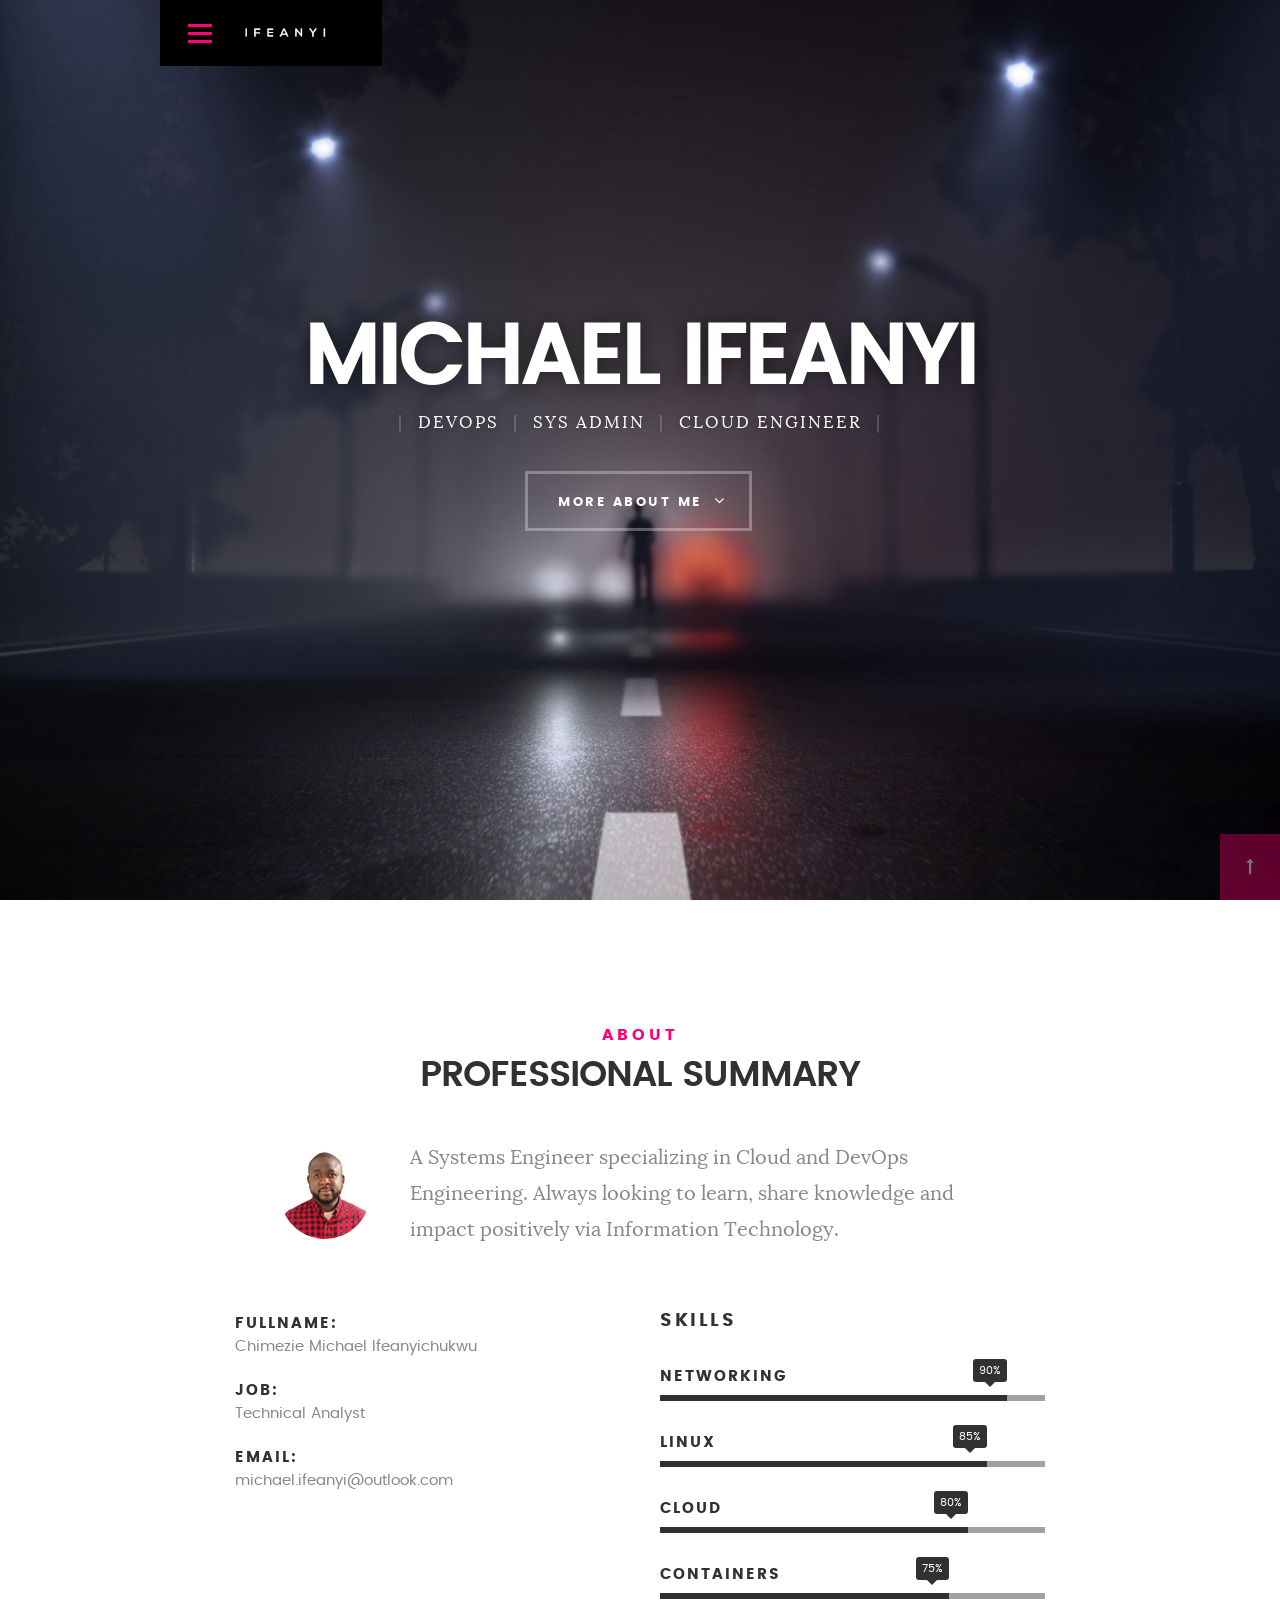
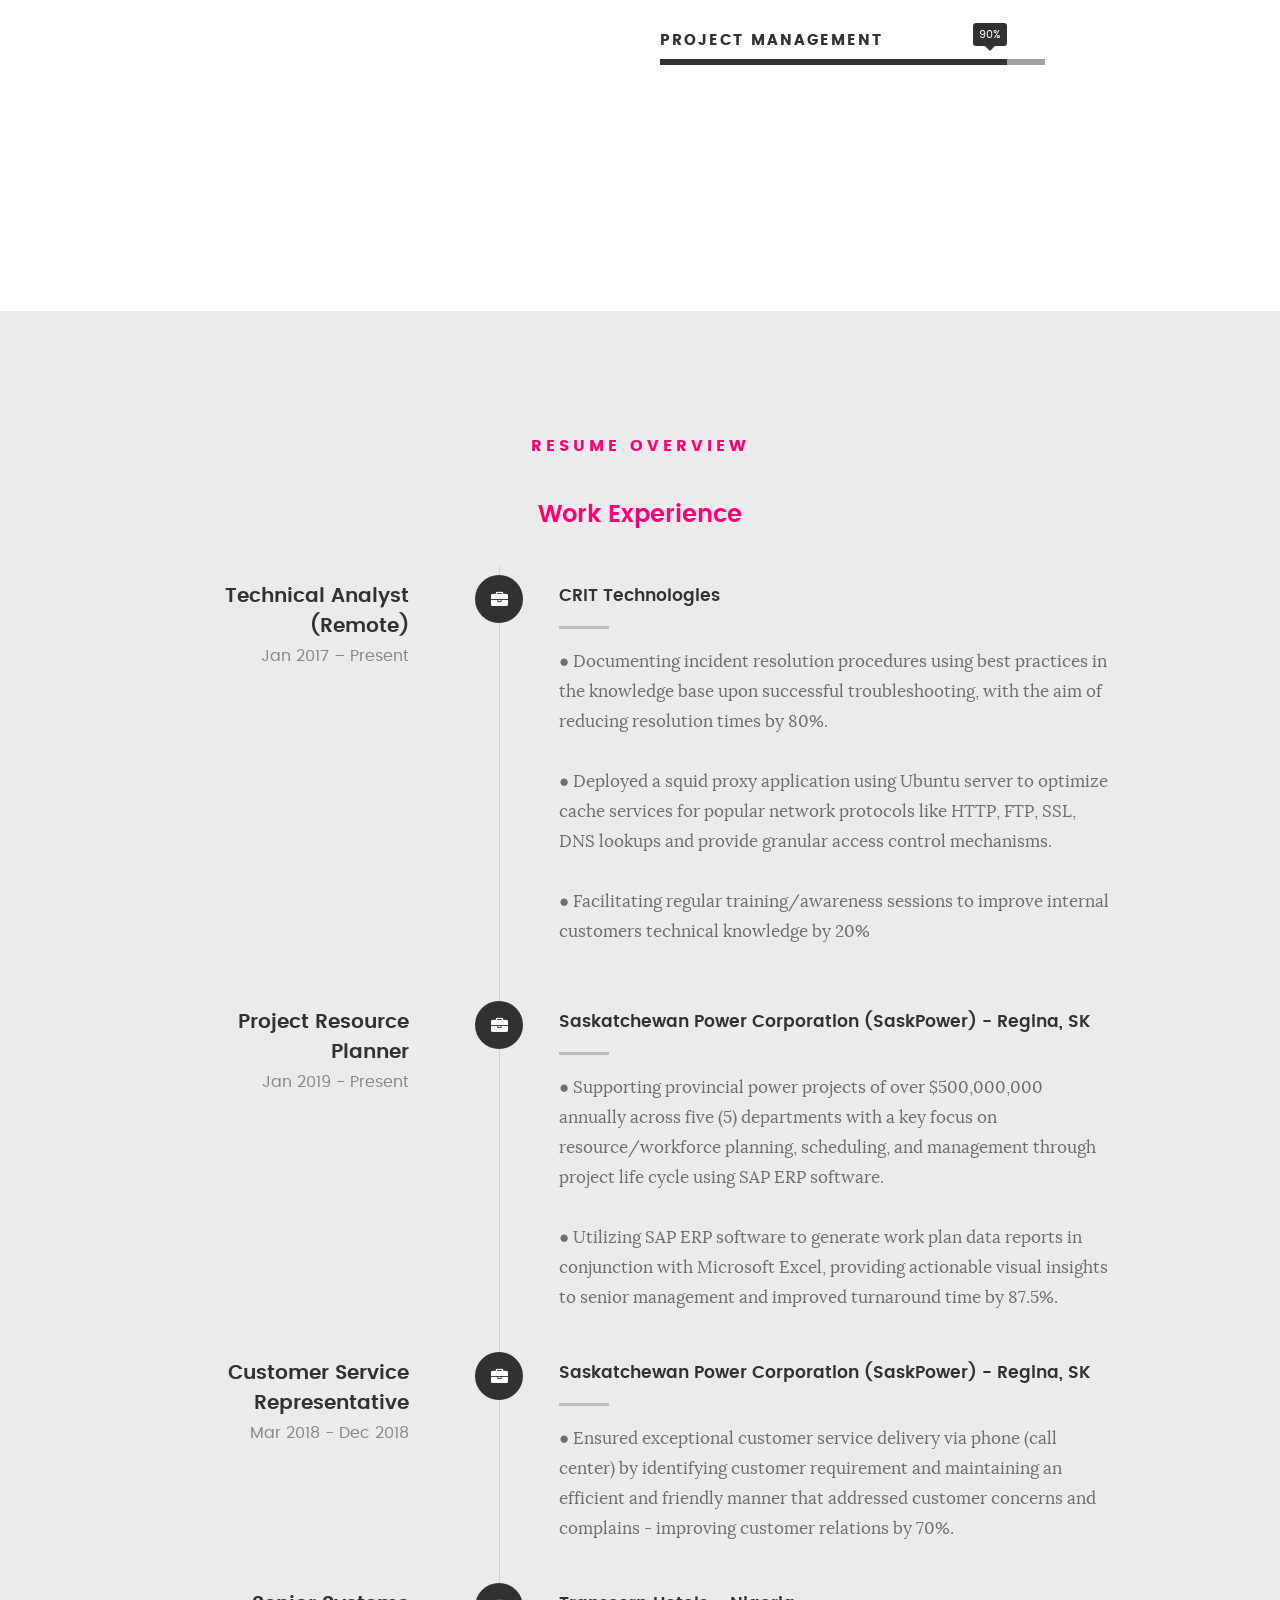
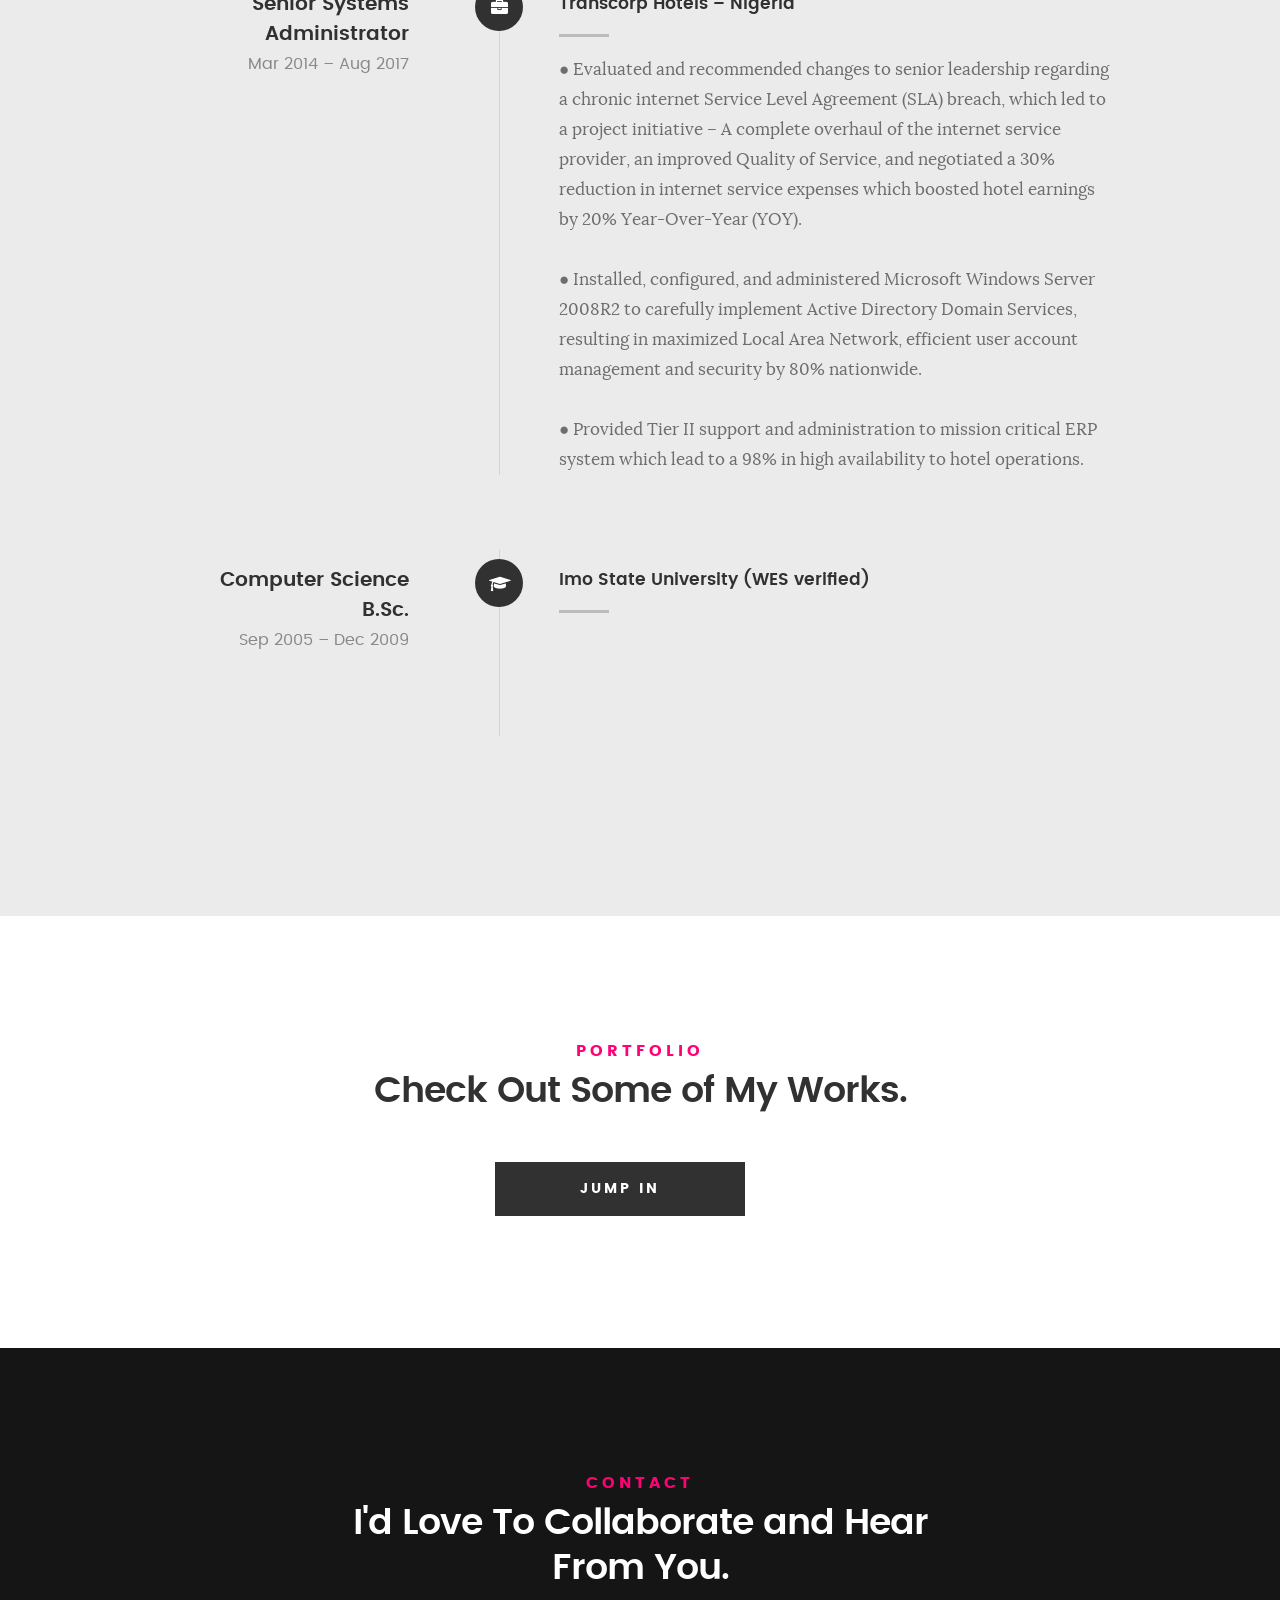
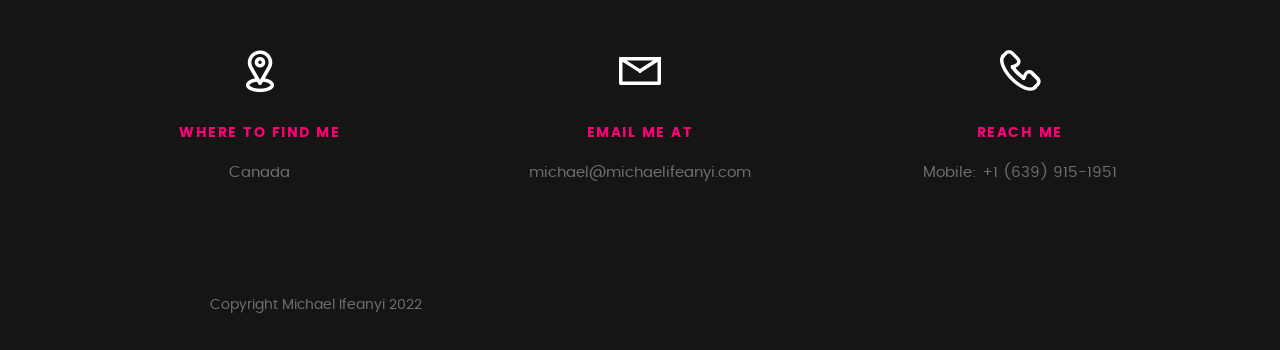
==== commit 675b8950: "updated footer" ====
--- a/index.html
+++ b/index.html
@@ -492,7 +492,7 @@
 
       	<div class="col-six tab-full">
 	      	<div class="copyright">
-		        	<span>Copyright Michael Ifeanyi 2021</span> 
+		        	<span>Copyright Michael Ifeanyi 2022</span> 
 		        	         	
 		         </div>		                  
 	      	</div>
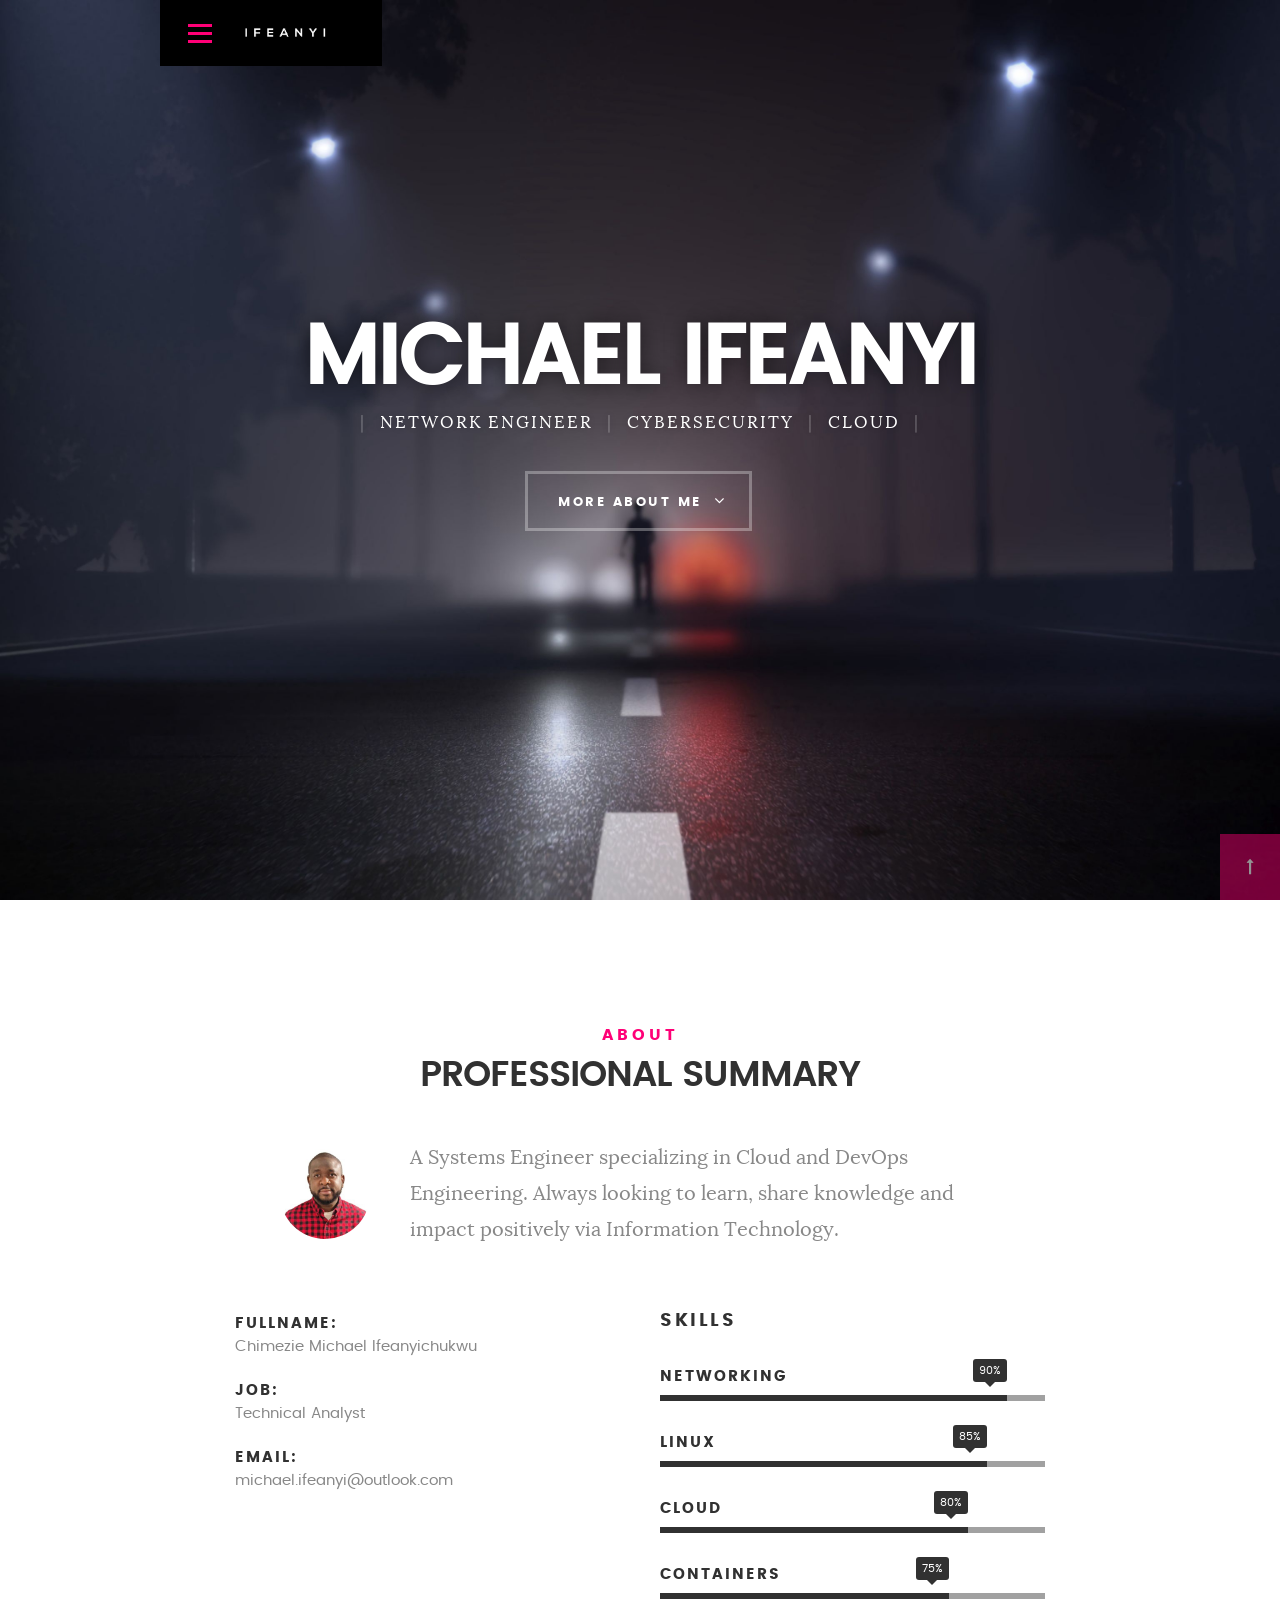
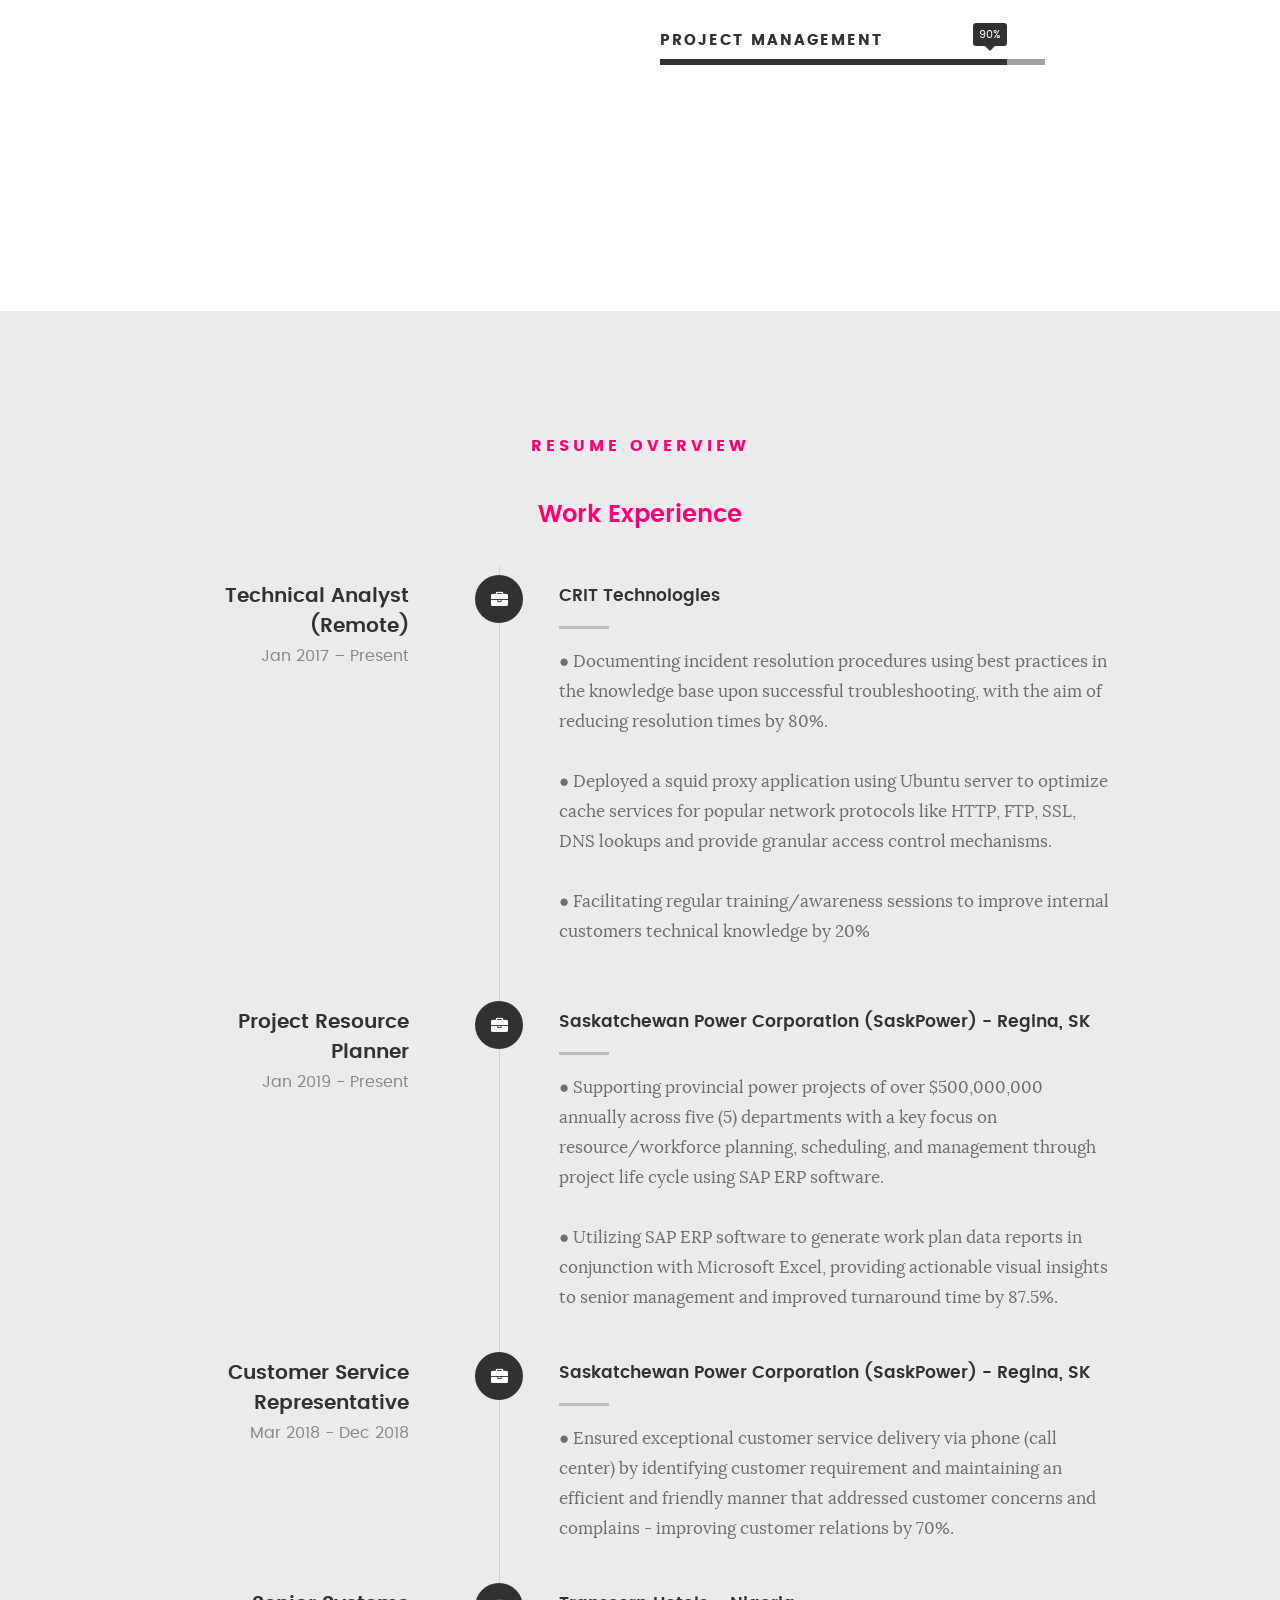
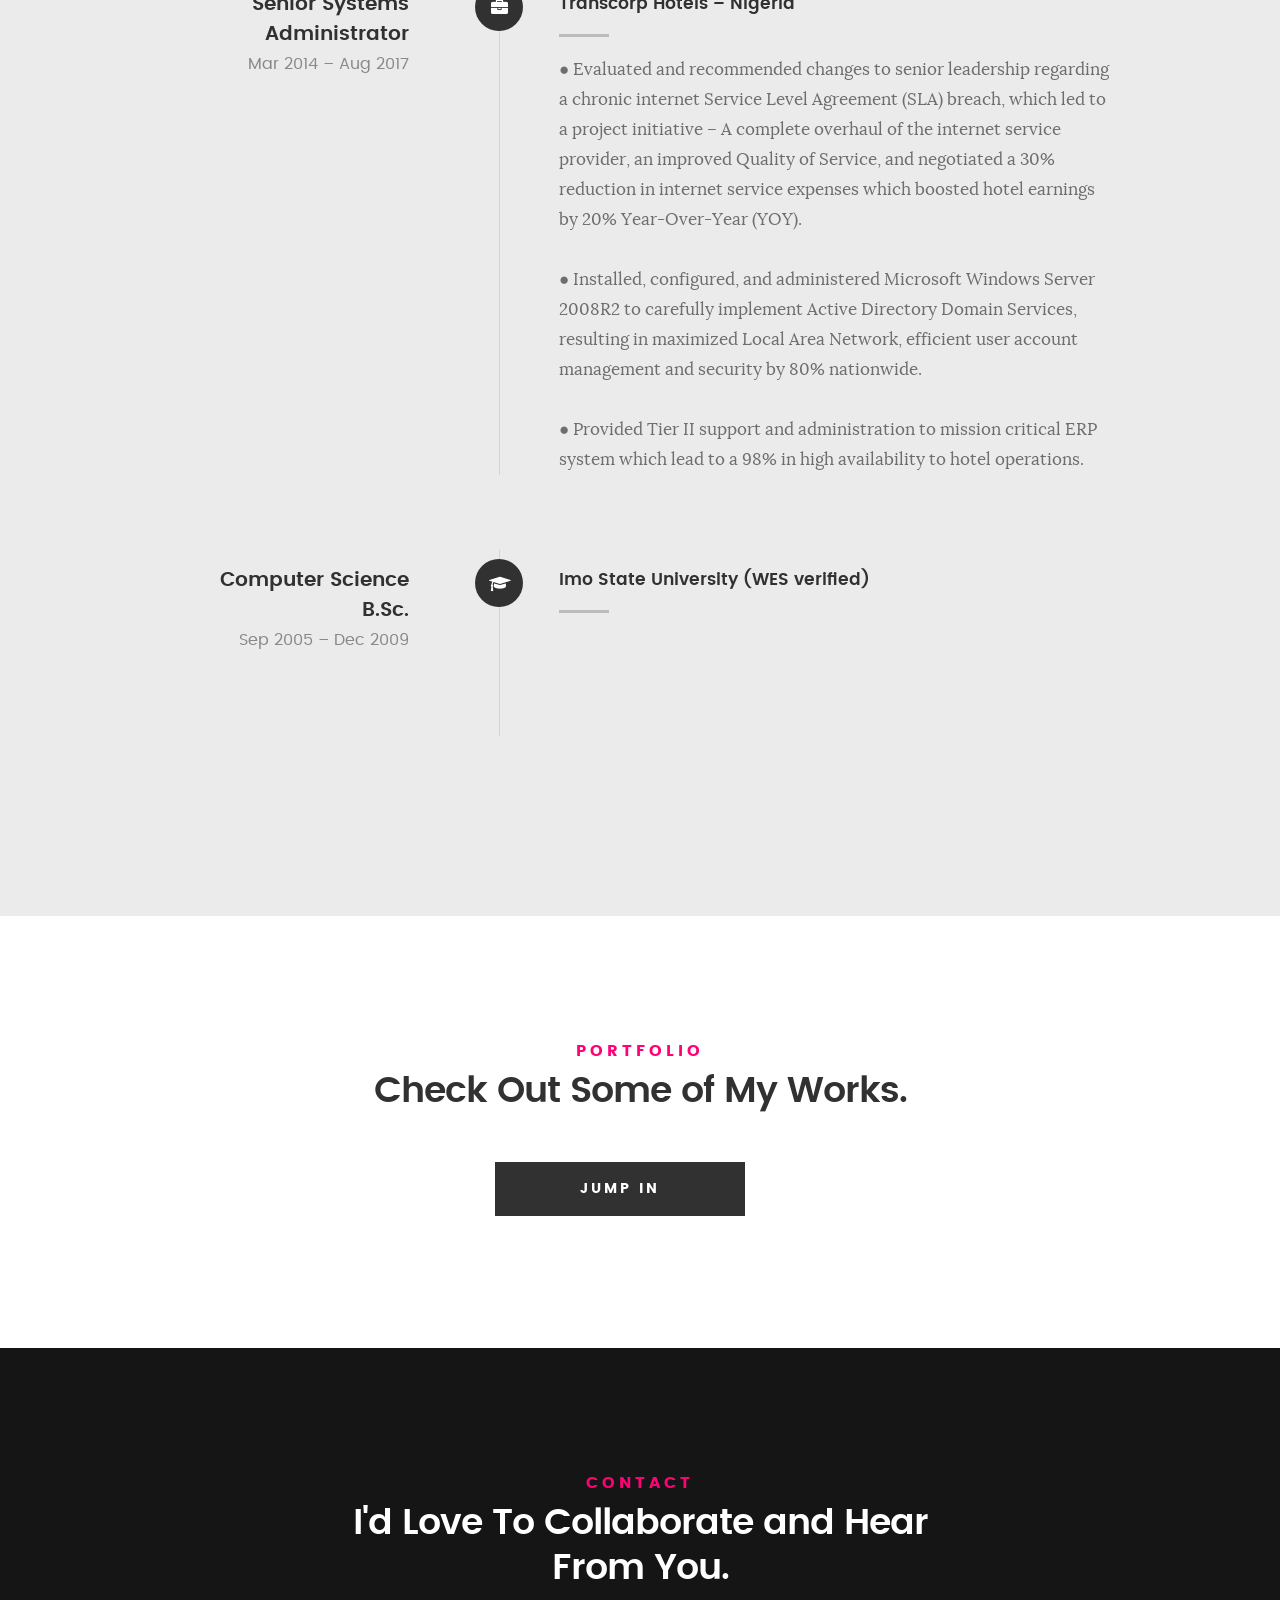
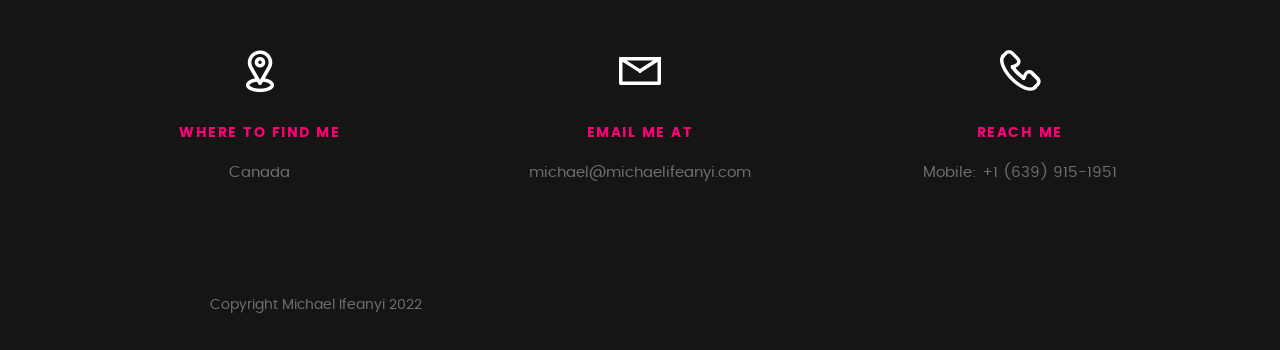
==== commit 49ce4988: "updated profile header" ====
--- a/index.html
+++ b/index.html
@@ -76,9 +76,9 @@
 	   			<h1>MICHAEL IFEANYI</h1>
 
 	   			<p class="intro-position">
-	   				<span>DevOps</span>
-					<span>Sys Admin</span>
-	   				<span>Cloud Engineer</span> 
+	   				<span>Network Engineer</span>
+					<span>Cybersecurity</span>
+	   				<span>Cloud</span> 
 	   			</p>
 
 	   			<a class="button stroke smoothscroll" href="#about" title="">More About Me</a>
